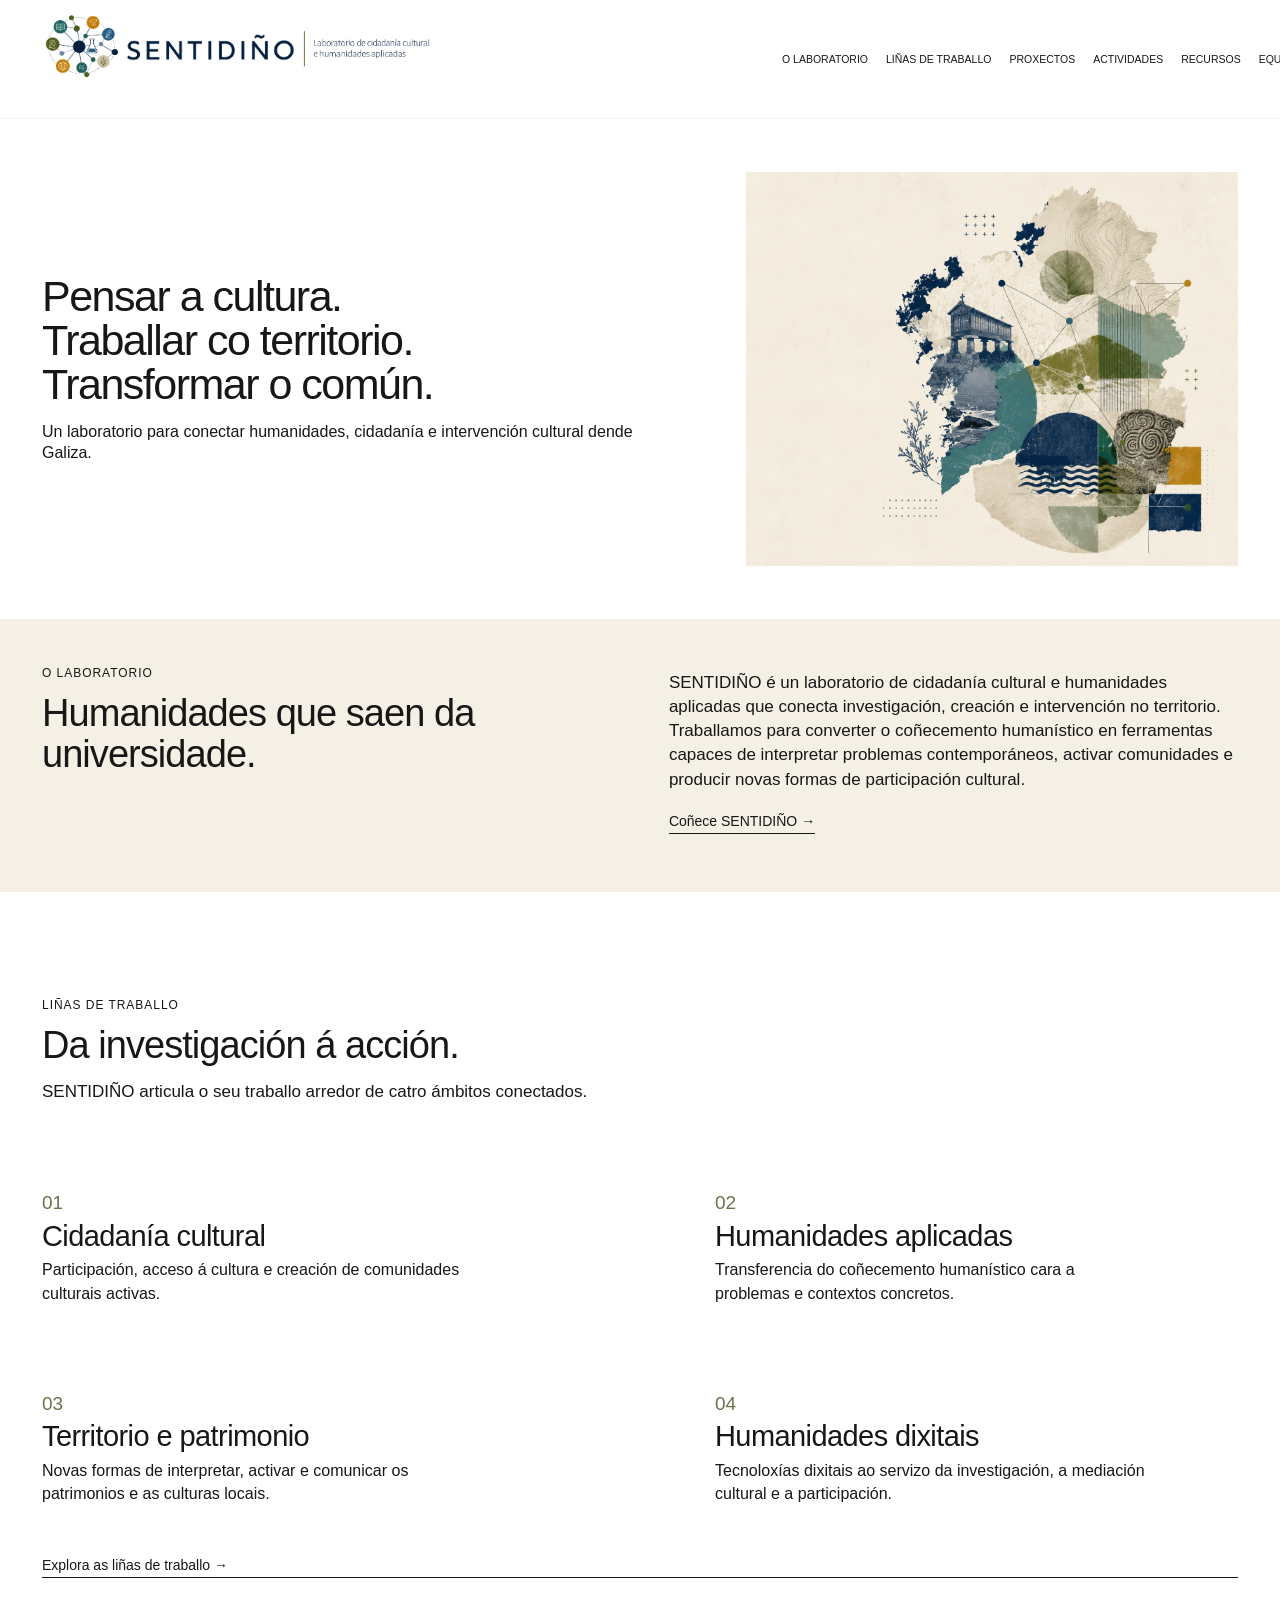
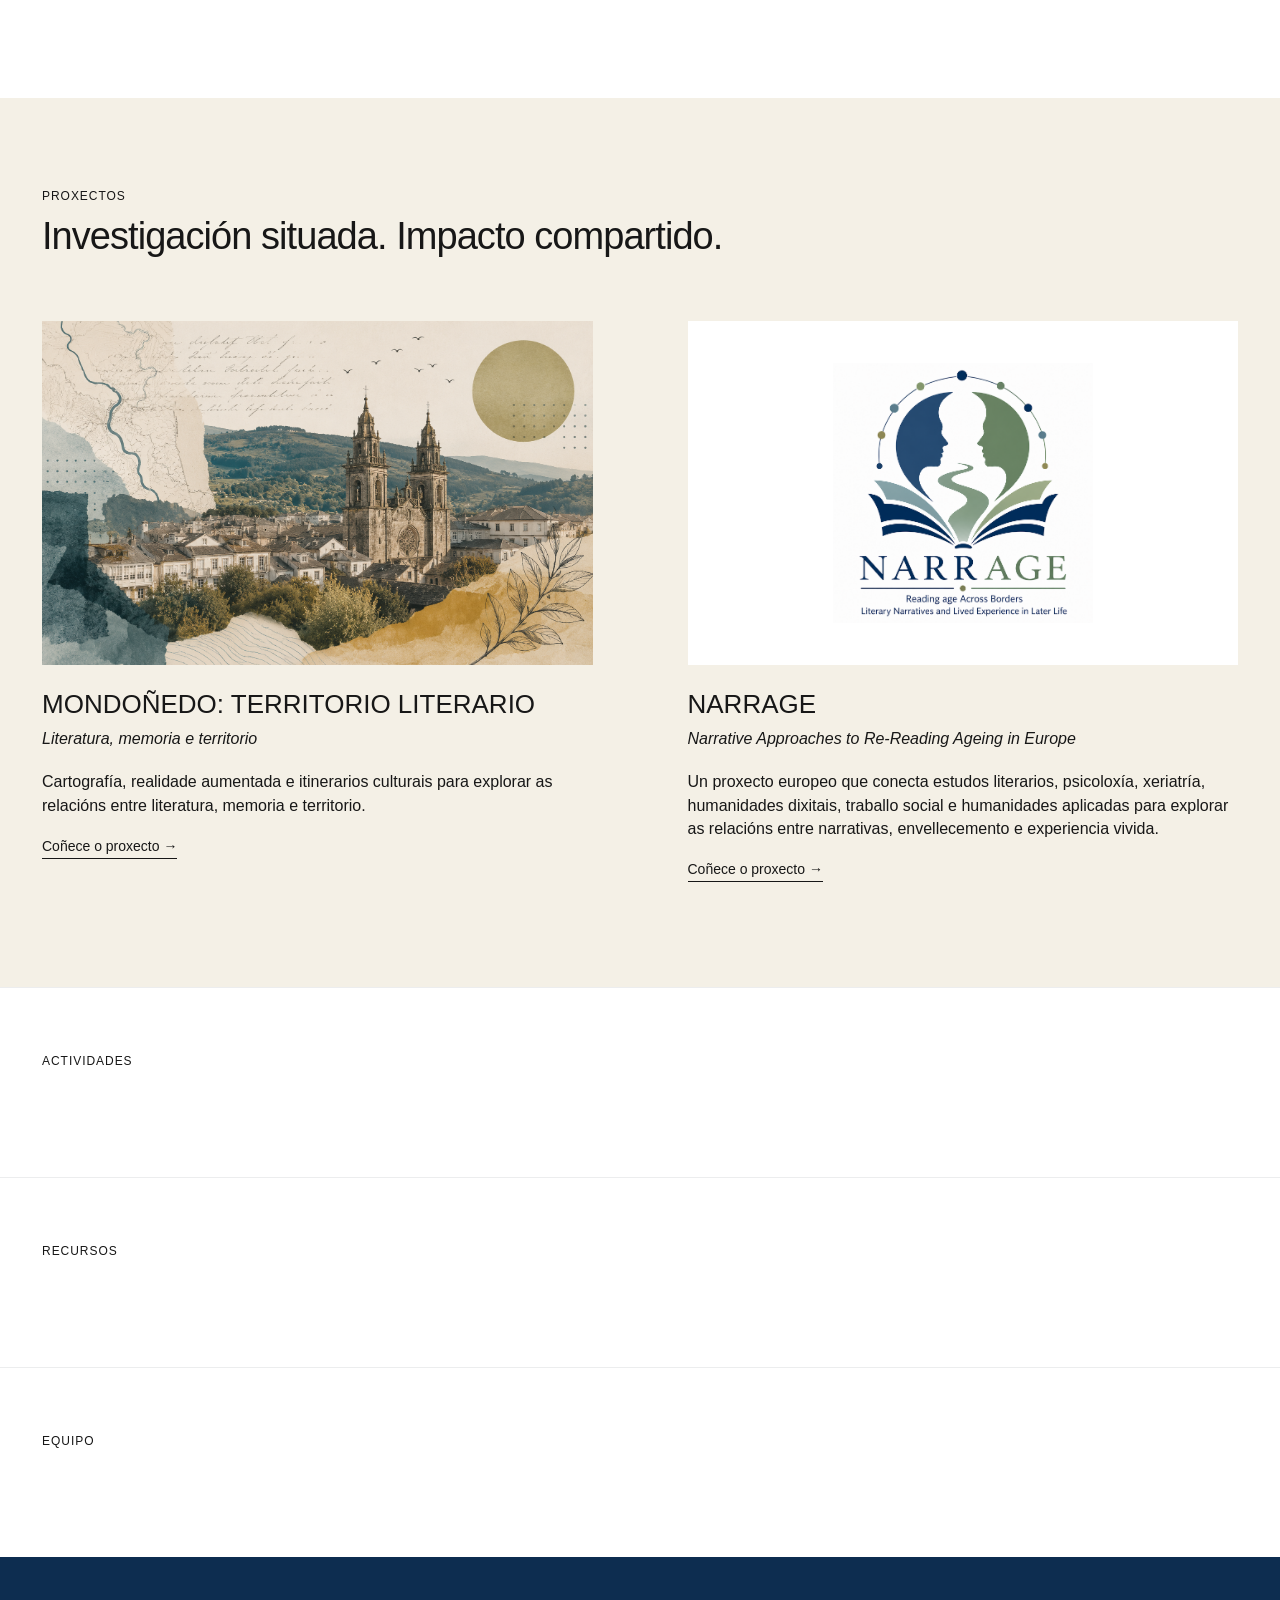
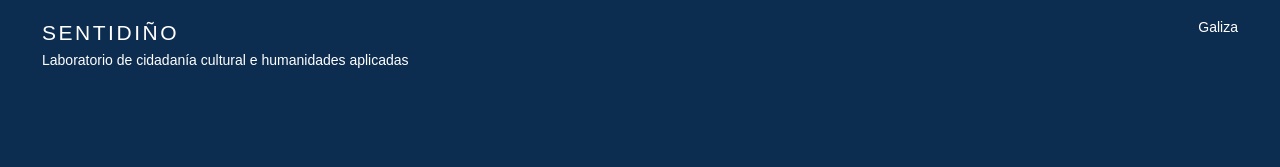
==== index.html @ 54b126f0 "Update index.html" ====
<!DOCTYPE html>
<html lang="gl">

<head>
  <meta charset="UTF-8">
  <meta name="viewport" content="width=device-width, initial-scale=1.0">

  <title>SENTIDIÑO | Laboratorio de cidadanía cultural e humanidades aplicadas</title>

  <meta
    name="description"
    content="SENTIDIÑO é un laboratorio de cidadanía cultural e humanidades aplicadas que conecta investigación, creación e intervención no territorio."
  >

  <link rel="stylesheet" href="styles.css">
</head>


<body>

  <!-- =====================================================
       CABECEIRA
       ===================================================== -->

  <header class="site-header">

    <div class="header-inner">

      <a
        class="brand"
        href="#inicio"
        aria-label="SENTIDIÑO — Inicio"
      >
        <img
          class="brand-logo"
          src="assets/images/Logo_SENTIDINO_horizontal_recortado.png"
          alt="SENTIDIÑO. Laboratorio de cidadanía cultural e humanidades aplicadas"
        >
      </a>


      <nav
        class="main-nav"
        aria-label="Navegación principal"
      >

        <a href="#laboratorio">O LABORATORIO</a>
        <a href="#linas">LIÑAS DE TRABALLO</a>
        <a href="#proxectos">PROXECTOS</a>
        <a href="#actividades">ACTIVIDADES</a>
        <a href="#recursos">RECURSOS</a>
        <a href="#equipo">EQUIPO</a>
        <a href="#contacto">CONTACTO</a>

        <a
          href="#"
          class="language"
          aria-label="Idioma: galego"
        >
          GL
        </a>

      </nav>

    </div>

  </header>


  <!-- =====================================================
       CONTIDO PRINCIPAL
       ===================================================== -->

  <main id="inicio">


    <!-- ===================================================
         HERO
         =================================================== -->

    <section class="hero">

      <div class="hero-text">

        <h1>
          <span class="hero-line">Pensar a cultura.</span>
          <span class="hero-line">Traballar co territorio.</span>
          <span class="hero-line">Transformar o común.</span>
        </h1>

        <p>
          Un laboratorio para conectar humanidades, cidadanía e intervención cultural
          dende Galiza.
        </p>

      </div>


      <div class="hero-visual">

        <img
          class="hero-image"
          src="assets/images/hero-galicia.png"
          alt="Collage visual sobre cultura, territorio e humanidades en Galiza"
        >

      </div>

    </section>


    <!-- ===================================================
         O LABORATORIO
         =================================================== -->

    <section
      id="laboratorio"
      class="section section-tinted"
    >

      <div class="section-heading">

        <p class="eyebrow">
          O LABORATORIO
        </p>

        <h2>
          Humanidades que saen da universidade.
        </h2>

      </div>


      <div class="section-content">

        <p>
          SENTIDIÑO é un laboratorio de cidadanía cultural e humanidades
          aplicadas que conecta investigación, creación e intervención
          no territorio. Traballamos para converter o coñecemento
          humanístico en ferramentas capaces de interpretar problemas
          contemporáneos, activar comunidades e producir novas formas
          de participación cultural.
        </p>

        <a
          class="text-link"
          href="#laboratorio"
        >
          Coñece SENTIDIÑO →
        </a>

      </div>

    </section>


    <!-- ===================================================
         LIÑAS DE TRABALLO
         =================================================== -->

    <section
      id="linas"
      class="section work-section"
    >

      <div class="section-intro">

        <p class="eyebrow">
          LIÑAS DE TRABALLO
        </p>

        <h2>
          Da investigación á acción.
        </h2>

        <p>
          SENTIDIÑO articula o seu traballo arredor de catro ámbitos conectados.
        </p>

      </div>


      <div class="work-grid">

        <article class="work-item">

          <span class="number">01</span>

          <h3>
            Cidadanía cultural
          </h3>

          <p>
            Participación, acceso á cultura e creación de comunidades culturais activas.
          </p>

        </article>


        <article class="work-item">

          <span class="number">02</span>

          <h3>
            Humanidades aplicadas
          </h3>

          <p>
            Transferencia do coñecemento humanístico cara a problemas e contextos concretos.
          </p>

        </article>


        <article class="work-item">

          <span class="number">03</span>

          <h3>
            Territorio e patrimonio
          </h3>

          <p>
            Novas formas de interpretar, activar e comunicar os patrimonios e as culturas locais.
          </p>

        </article>


        <article class="work-item">

          <span class="number">04</span>

          <h3>
            Humanidades dixitais
          </h3>

          <p>
            Tecnoloxías dixitais ao servizo da investigación,
            a mediación cultural e a participación.
          </p>

        </article>

      </div>


      <a
        class="text-link"
        href="#linas"
      >
        Explora as liñas de traballo →
      </a>

    </section>


    <!-- ===================================================
         PROXECTOS
         =================================================== -->

    <section
      id="proxectos"
      class="section section-tinted projects-section"
    >

      <div class="section-intro">

        <p class="eyebrow">
          PROXECTOS
        </p>

        <h2>
          Investigación situada. Impacto compartido.
        </h2>

      </div>


      <div class="projects-grid">

        <article class="project">

          <img
            class="project-image mondo"
            src="assets/images/mondonhedo.jpg"
            alt="Mondoñedo: territorio literario"
            loading="lazy"
          >

          <h3>
            MONDOÑEDO: TERRITORIO LITERARIO
          </h3>

          <p class="project-subtitle">
            Literatura, memoria e territorio
          </p>

          <p>
            Cartografía, realidade aumentada e itinerarios culturais
            para explorar as relacións entre literatura, memoria e territorio.
          </p>

          <a
            class="text-link"
            href="#proxectos"
          >
            Coñece o proxecto →
          </a>

        </article>


        <article class="project">

          <img
            class="project-image narrage"
            src="assets/images/Logo_NARRAGE.png"
            alt="NARRAGE — Narrative Approaches to Re-Reading Ageing in Europe"
            loading="lazy"
          >

          <h3>
            NARRAGE
          </h3>

          <p class="project-subtitle">
            Narrative Approaches to Re-Reading Ageing in Europe
          </p>

          <p>
            Un proxecto europeo que conecta estudos literarios,
            psicoloxía, xeriatría, humanidades dixitais, traballo social
            e humanidades aplicadas para explorar as relacións entre
            narrativas, envellecemento e experiencia vivida.
          </p>

          <a
            class="text-link"
            href="#proxectos"
          >
            Coñece o proxecto →
          </a>

        </article>

      </div>

    </section>


    <!-- ===================================================
         ACTIVIDADES
         =================================================== -->

    <section
      id="actividades"
      class="placeholder-section"
    >

      <p class="eyebrow">
        ACTIVIDADES
      </p>

    </section>


    <!-- ===================================================
         RECURSOS
         =================================================== -->

    <section
      id="recursos"
      class="placeholder-section"
    >

      <p class="eyebrow">
        RECURSOS
      </p>

    </section>


    <!-- ===================================================
         EQUIPO
         =================================================== -->

    <section
      id="equipo"
      class="placeholder-section"
    >

      <p class="eyebrow">
        EQUIPO
      </p>

    </section>

  </main>


  <!-- =====================================================
       PÉ
       ===================================================== -->

  <footer
    id="contacto"
    class="site-footer"
  >

    <div>

      <strong>
        SENTIDIÑO
      </strong>

      <br>

      Laboratorio de cidadanía cultural e humanidades aplicadas

    </div>


    <div>
      Galiza
    </div>

  </footer>


</body>

</html>
---- styles.css ----
/* =========================================================
   SENTIDIÑO
   Laboratorio de cidadanía cultural e humanidades aplicadas
   ========================================================= */

:root {
  --text: #171717;
  --muted: #68706a;

  --cream: #f4f0e6;
  --cream-soft: #faf8f2;

  --olive: #69744c;
  --teal: #477b78;
  --ochre: #c48b1e;
  --navy: #0d2d50;

  --max-width: 1360px;
  --side-padding: 42px;
}


/* =========================================================
   RESET
   ========================================================= */

*,
*::before,
*::after {
  box-sizing: border-box;
}

html {
  scroll-behavior: smooth;
}

body {
  margin: 0;

  color: var(--text);
  background: #ffffff;

  font-family:
    "Avenir Next",
    Avenir,
    "Segoe UI",
    Helvetica,
    Arial,
    sans-serif;

  font-size: 16px;
  line-height: 1.45;

  -webkit-font-smoothing: antialiased;
  text-rendering: optimizeLegibility;
}

img {
  display: block;
  max-width: 100%;
}

a {
  color: inherit;
  text-decoration: none;
}

p {
  margin-top: 0;
}


/* =========================================================
   HEADER
   ========================================================= */

.site-header {
  position: sticky;
  top: 0;
  z-index: 100;

  width: 100%;

  background: rgba(255, 255, 255, 0.98);

  border-bottom:
    1px solid
    rgba(17, 27, 43, 0.045);

  backdrop-filter: blur(10px);
}

.header-inner {
  width: min(100%, var(--max-width));

  height: 118px;

  margin: 0 auto;

  padding:
    8px
    var(--side-padding);

  display: flex;

  align-items: center;

  justify-content: space-between;

  gap: 20px;
}


/* =========================================================
   LOGO
   ========================================================= */

.brand {
  flex: 0 0 610px;

  display: flex;

  align-items: center;

  overflow: visible;
}

.brand-logo {
  display: block;

  width: 720px;

  max-width: none;

  height: auto;

  max-height: 105px;

  object-fit: contain;

  object-position: left center;
}


/* =========================================================
   NAVEGACIÓN
   ========================================================= */

.main-nav {
  flex: 1 1 auto;

  display: flex;

  align-items: center;

  justify-content: flex-end;

  gap: 18px;

  font-size: 10.5px;

  font-weight: 500;

  line-height: 1;

  white-space: nowrap;
}

.main-nav a {
  position: relative;

  transition:
    color 0.2s ease,
    opacity 0.2s ease;
}

.main-nav a:not(.language)::after {
  content: "";

  position: absolute;

  left: 0;

  bottom: -7px;

  width: 100%;

  height: 1px;

  background: var(--olive);

  transform: scaleX(0);

  transform-origin: left;

  transition: transform 0.22s ease;
}

.main-nav a:hover {
  color: var(--olive);
}

.main-nav a:hover::after {
  transform: scaleX(1);
}

.main-nav .language {
  margin-left: 1px;

  color: var(--muted);
}


/* =========================================================
   HERO
   ========================================================= */

.hero {
  width: min(100%, var(--max-width));

  min-height: 500px;

  margin: 0 auto;

  padding:
    48px
    var(--side-padding)
    48px;

  display: grid;

  grid-template-columns:
    minmax(0, 1.12fr)
    minmax(0, 0.88fr);

  align-items: center;

  gap: 78px;
}


/* =========================================================
   HERO — TEXTO
   ========================================================= */

.hero-text {
  width: 100%;

  max-width: 640px;
}

.hero h1 {
  margin: 0;

  font-size: 43px;

  font-weight: 400;

  line-height: 1.025;

  letter-spacing: -0.035em;
}

.hero-line {
  display: block;

  white-space: nowrap;
}

.hero-text > p {
  max-width: 625px;

  margin:
    14px
    0
    0;

  font-size: 16px;

  line-height: 1.35;
}


/* =========================================================
   HERO — IMAXE
   ========================================================= */

.hero-visual {
  width: 100%;

  display: flex;

  align-items: center;

  justify-content: flex-end;
}

.hero-image {
  display: block;

  width: 100%;

  max-width: 520px;

  height: auto;

  object-fit: contain;
}


/* =========================================================
   SECCIÓNS XERAIS
   ========================================================= */

.section {
  width: 100%;

  padding:
    74px
    var(--side-padding);
}

.section > * {
  width: min(
    100%,
    calc(var(--max-width) - (2 * var(--side-padding)))
  );

  margin-left: auto;

  margin-right: auto;
}

.section-tinted {
  background: var(--cream);
}


/* =========================================================
   EYEBROW
   ========================================================= */

.eyebrow {
  margin:
    0
    0
    11px;

  font-size: 12px;

  font-weight: 500;

  letter-spacing: 0.08em;

  text-transform: uppercase;
}


/* =========================================================
   TÍTULOS DE SECCIÓN
   ========================================================= */

.section h2 {
  margin: 0;

  font-size: 38px;

  font-weight: 400;

  line-height: 1.08;

  letter-spacing: -0.025em;
}


/* =========================================================
   ENLACES
   ========================================================= */

.text-link {
  display: inline-block;

  margin-top: 19px;

  padding-bottom: 2px;

  font-size: 14px;

  border-bottom:
    1px solid
    currentColor;

  transition:
    color 0.2s ease,
    transform 0.2s ease;
}

.text-link:hover {
  color: var(--olive);

  transform: translateX(3px);
}


/* =========================================================
   O LABORATORIO
   ========================================================= */

#laboratorio {
  display: grid;

  grid-template-columns:
    minmax(0, 0.95fr)
    minmax(0, 1.05fr);

  gap: 112px;

  padding-top: 46px;

  padding-bottom: 58px;
}

#laboratorio > * {
  width: auto;

  margin: 0;
}

.section-heading {
  align-self: start;
}

.section-content {
  max-width: 610px;

  align-self: end;

  padding-top: 6px;
}

.section-content p {
  margin-bottom: 0;

  font-size: 17px;

  line-height: 1.42;
}


/* =========================================================
   LIÑAS DE TRABALLO
   ========================================================= */

.work-section {
  padding-top: 105px;

  padding-bottom: 120px;
}

.section-intro {
  margin-bottom: 84px;
}

.section-intro > p:last-child {
  max-width: 700px;

  margin:
    14px
    0
    0;

  font-size: 17px;
}


/* =========================================================
   LIÑAS — GRID
   ========================================================= */

.work-grid {
  display: grid;

  grid-template-columns:
    repeat(2, minmax(0, 1fr));

  column-gap: 150px;

  row-gap: 85px;

  margin-bottom: 30px;
}

.work-item {
  max-width: 490px;
}

.number {
  display: block;

  margin-bottom: 4px;

  color: var(--olive);

  font-size: 19px;

  font-weight: 400;
}

.work-item h3 {
  margin:
    0
    0
    6px;

  font-size: 29px;

  font-weight: 400;

  line-height: 1.1;

  letter-spacing: -0.02em;
}

.work-item p {
  max-width: 430px;

  margin: 0;

  font-size: 16px;

  line-height: 1.45;
}


/* =========================================================
   PROXECTOS
   ========================================================= */

.projects-section {
  padding-top: 90px;

  padding-bottom: 105px;
}

.projects-section .section-intro {
  margin-bottom: 64px;
}

.projects-grid {
  display: grid;

  grid-template-columns:
    repeat(2, minmax(0, 1fr));

  gap: 95px;
}

.project {
  min-width: 0;
}


/* =========================================================
   PROXECTOS — IMAXES
   ========================================================= */

.project-image {
  display: block;

  width: 100%;

  aspect-ratio: 16 / 10;

  margin-bottom: 25px;

  object-fit: cover;
}

.project-image.mondo {
  object-fit: cover;
}

.project-image.narrage {
  object-fit: contain;

  padding: 42px;

  background: #ffffff;
}


/* =========================================================
   PROXECTOS — TEXTO
   ========================================================= */

.project h3 {
  margin:
    0
    0
    7px;

  font-size: 26px;

  font-weight: 400;

  line-height: 1.15;
}

.project-subtitle {
  margin-bottom: 20px;

  font-size: 16px;

  font-style: italic;
}

.project > p:not(.project-subtitle) {
  max-width: 570px;

  margin-bottom: 0;

  font-size: 16px;

  line-height: 1.45;
}


/* =========================================================
   ACTIVIDADES / RECURSOS / EQUIPO
   ========================================================= */

.placeholder-section {
  min-height: 190px;

  padding:
    65px
    max(
      var(--side-padding),
      calc((100vw - var(--max-width)) / 2 + var(--side-padding))
    );

  border-top:
    1px solid
    rgba(17, 27, 43, 0.08);
}


/* =========================================================
   FOOTER
   ========================================================= */

.site-footer {
  min-height: 210px;

  padding:
    60px
    max(
      var(--side-padding),
      calc((100vw - var(--max-width)) / 2 + var(--side-padding))
    );

  display: flex;

  justify-content: space-between;

  gap: 40px;

  background: var(--navy);

  color: #ffffff;

  font-size: 14px;

  line-height: 1.55;
}

.site-footer > * {
  max-width: 600px;
}

.site-footer strong {
  font-size: 21px;

  font-weight: 500;

  letter-spacing: 0.12em;
}


/* =========================================================
   RESPONSIVE — 1180 PX
   ========================================================= */

@media (max-width: 1180px) {

  :root {
    --side-padding: 36px;
  }

  .header-inner {
    height: auto;

    min-height: 102px;

    flex-direction: column;

    align-items: flex-start;

    gap: 8px;

    padding-top: 10px;

    padding-bottom: 15px;
  }

  .brand {
    flex-basis: auto;
  }

  .brand-logo {
    width: 690px;

    max-width: 94vw;

    max-height: 100px;
  }

  .main-nav {
    width: 100%;

    justify-content: flex-start;

    flex-wrap: wrap;

    row-gap: 13px;
  }

  .hero {
    gap: 55px;
  }

  .hero h1 {
    font-size: 40px;
  }

}


/* =========================================================
   RESPONSIVE — 900 PX
   ========================================================= */

@media (max-width: 900px) {

  .hero {
    min-height: auto;

    grid-template-columns: 1fr;

    gap: 42px;

    padding-top: 58px;

    padding-bottom: 68px;
  }

  .hero-text {
    max-width: 650px;
  }

  .hero-line {
    white-space: normal;
  }

  .hero-visual {
    justify-content: flex-start;
  }

  .hero-image {
    width: min(100%, 620px);

    max-width: 620px;
  }

  #laboratorio {
    grid-template-columns: 1fr;

    gap: 38px;
  }

  .work-grid,
  .projects-grid {
    grid-template-columns: 1fr;
  }

  .work-grid {
    row-gap: 60px;
  }

  .project {
    max-width: 720px;
  }

}


/* =========================================================
   RESPONSIVE — MÓBIL
   ========================================================= */

@media (max-width: 620px) {

  :root {
    --side-padding: 24px;
  }

  .header-inner {
    min-height: 88px;

    padding-top: 8px;

    padding-bottom: 8px;
  }

  .brand-logo {
    width: 620px;

    max-width: 100vw;

    max-height: 84px;
  }

  .main-nav {
    display: none;
  }

  .hero {
    padding-top: 50px;

    padding-bottom: 58px;

    gap: 36px;
  }

  .hero h1 {
    font-size: clamp(34px, 9.5vw, 42px);
  }

  .hero-line {
    white-space: normal;
  }

  .hero-text > p {
    margin-top: 18px;

    font-size: 16px;
  }

  .section {
    padding-top: 65px;

    padding-bottom: 65px;
  }

  #laboratorio {
    padding-top: 58px;

    padding-bottom: 62px;
  }

  .section h2 {
    font-size: 34px;
  }

  .section-intro {
    margin-bottom: 58px;
  }

  .project-image.narrage {
    padding: 25px;
  }

  .site-footer {
    flex-direction: column;

    padding:
      50px
      var(--side-padding);
  }

}
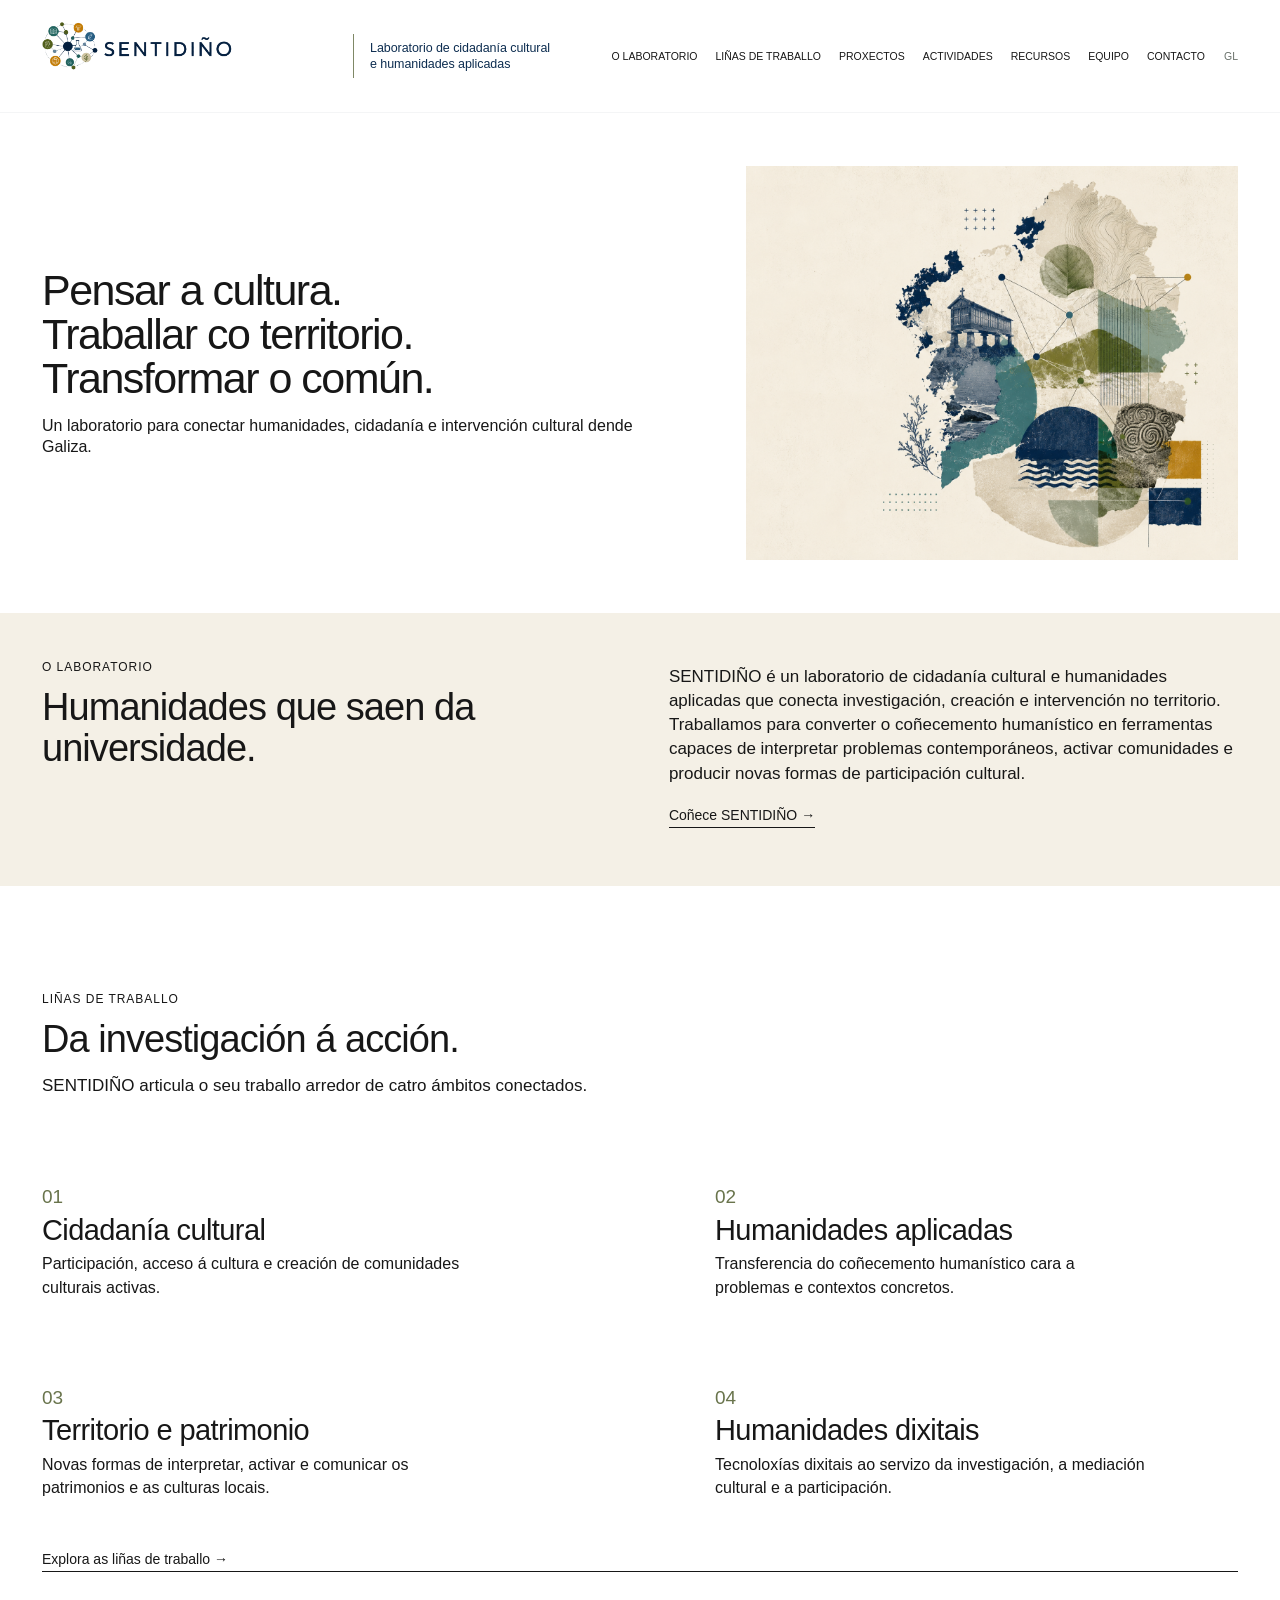
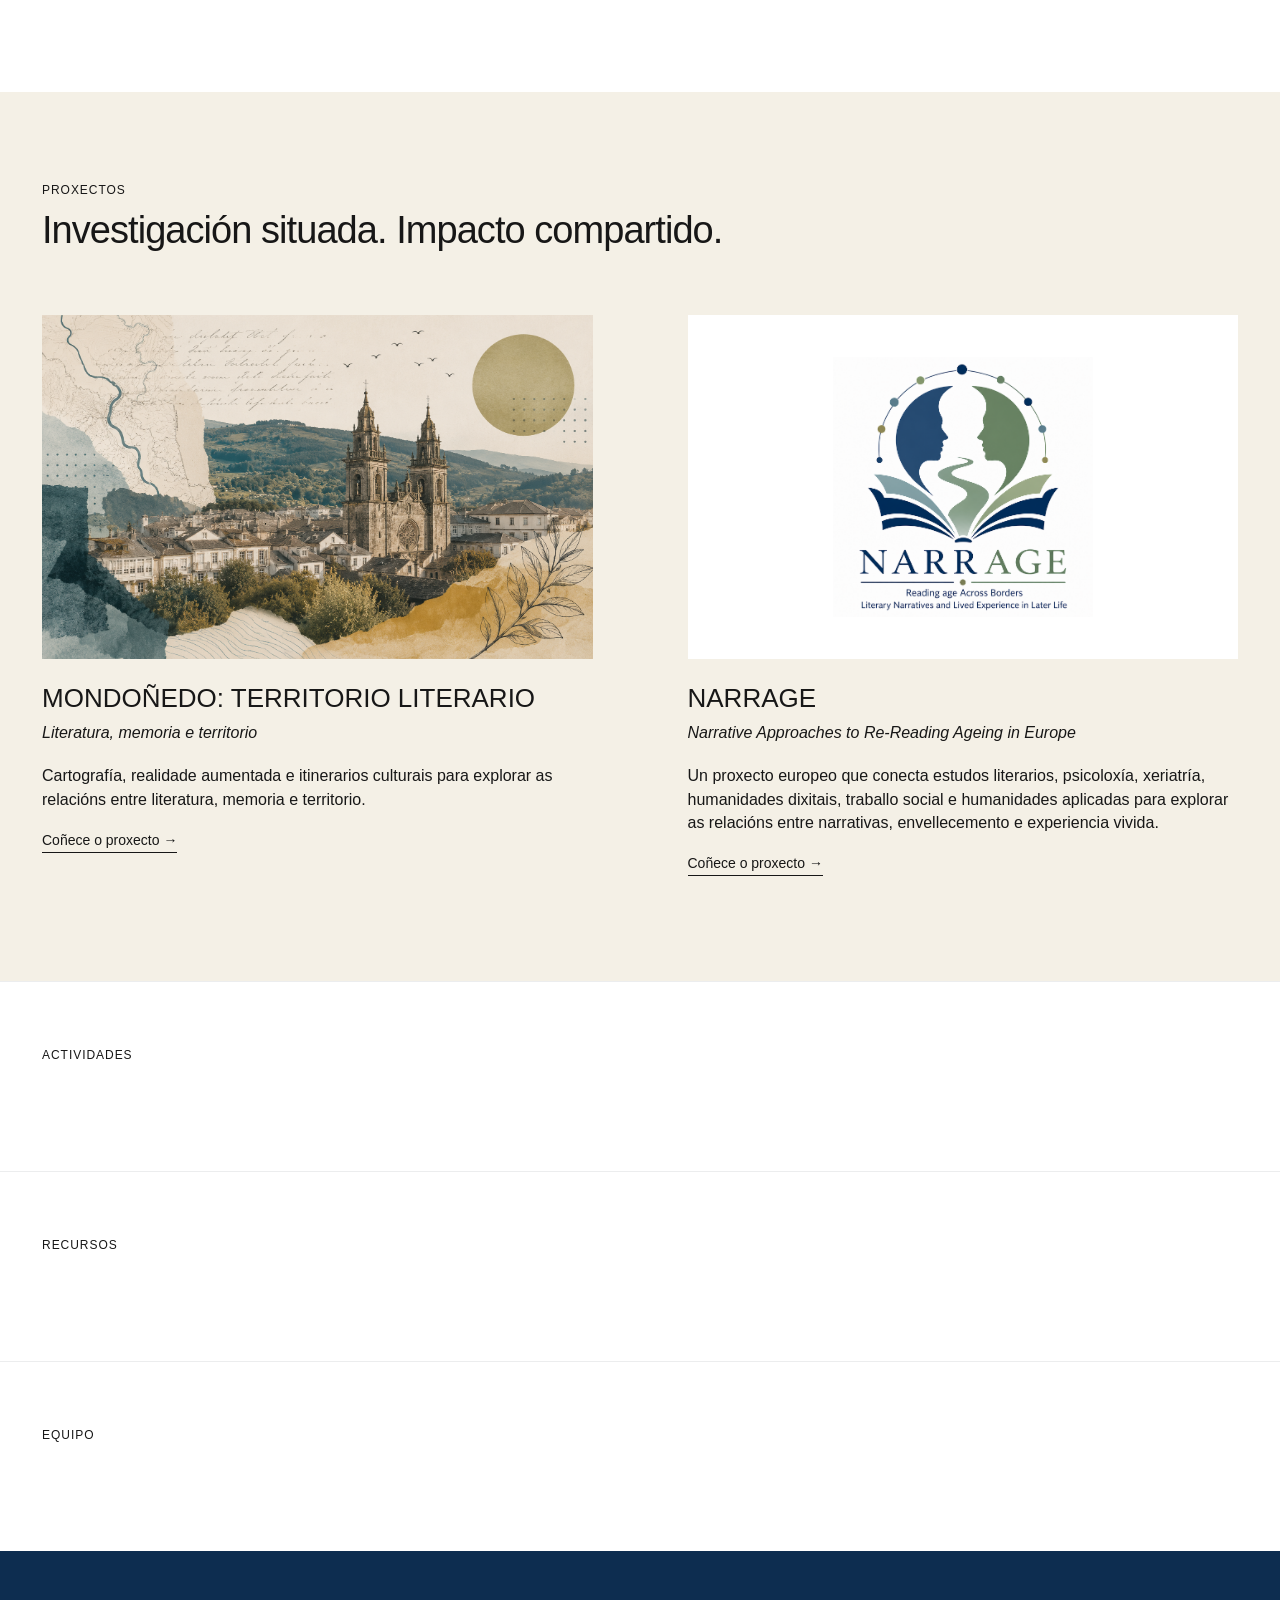
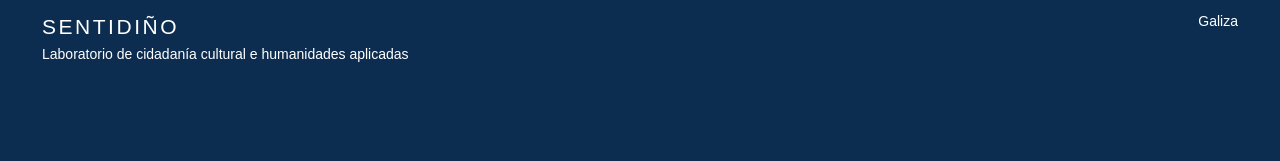
==== commit 31683d85: "Update index.html" ====
--- a/index.html
+++ b/index.html
@@ -31,11 +31,20 @@
         href="#inicio"
         aria-label="SENTIDIÑO — Inicio"
       >
+
         <img
           class="brand-logo"
-          src="assets/images/Logo_SENTIDINO_horizontal_recortado.png"
-          alt="SENTIDIÑO. Laboratorio de cidadanía cultural e humanidades aplicadas"
+          src="assets/images/Logo_SENTIDINO_marca.png"
+          alt="SENTIDIÑO"
         >
+
+        <span class="brand-divider" aria-hidden="true"></span>
+
+        <span class="brand-subtitle">
+          Laboratorio de cidadanía cultural<br>
+          e humanidades aplicadas
+        </span>
+
       </a>
 
 
@@ -115,7 +124,7 @@
 
     <section
       id="laboratorio"
-      class="section section-tinted"
+      class="section section-tinted laboratory-section"
     >
 
       <div class="section-heading">
@@ -357,11 +366,7 @@
       id="actividades"
       class="placeholder-section"
     >
-
-      <p class="eyebrow">
-        ACTIVIDADES
-      </p>
-
+      <p class="eyebrow">ACTIVIDADES</p>
     </section>
 
 
@@ -373,11 +378,7 @@
       id="recursos"
       class="placeholder-section"
     >
-
-      <p class="eyebrow">
-        RECURSOS
-      </p>
-
+      <p class="eyebrow">RECURSOS</p>
     </section>
 
 
@@ -389,11 +390,7 @@
       id="equipo"
       class="placeholder-section"
     >
-
-      <p class="eyebrow">
-        EQUIPO
-      </p>
-
+      <p class="eyebrow">EQUIPO</p>
     </section>
 
   </main>
@@ -409,17 +406,10 @@
   >
 
     <div>
-
-      <strong>
-        SENTIDIÑO
-      </strong>
-
+      <strong>SENTIDIÑO</strong>
       <br>
-
       Laboratorio de cidadanía cultural e humanidades aplicadas
-
     </div>
-
 
     <div>
       Galiza
@@ -427,7 +417,6 @@
 
   </footer>
 
-
 </body>
 
 </html>
--- a/styles.css
+++ b/styles.css
@@ -8,7 +8,6 @@
   --muted: #68706a;
 
   --cream: #f4f0e6;
-  --cream-soft: #faf8f2;
 
   --olive: #69744c;
   --teal: #477b78;
@@ -93,12 +92,12 @@
 .header-inner {
   width: min(100%, var(--max-width));
 
-  height: 118px;
+  height: 112px;
 
   margin: 0 auto;
 
   padding:
-    8px
+    10px
     var(--side-padding);
 
   display: flex;
@@ -107,38 +106,66 @@
 
   justify-content: space-between;
 
-  gap: 20px;
-}
-
-
-/* =========================================================
-   LOGO
+  gap: 26px;
+}
+
+
+/* =========================================================
+   MARCA
    ========================================================= */
 
 .brand {
-  flex: 0 0 610px;
+  flex: 0 0 auto;
 
   display: flex;
 
   align-items: center;
 
-  overflow: visible;
+  gap: 16px;
 }
 
 .brand-logo {
   display: block;
 
-  width: 720px;
-
-  max-width: none;
+  width: 295px;
 
   height: auto;
 
-  max-height: 105px;
+  max-height: 76px;
 
   object-fit: contain;
 
   object-position: left center;
+}
+
+.brand-divider {
+  display: block;
+
+  width: 1px;
+
+  height: 44px;
+
+  flex: 0 0 1px;
+
+  background: var(--olive);
+
+  opacity: 0.85;
+}
+
+.brand-subtitle {
+  display: block;
+
+  min-width: 185px;
+
+  color: var(--navy);
+
+  font-size: 12.5px;
+
+  font-weight: 400;
+
+  line-height: 1.28;
+
+  letter-spacing: -0.005em;
 }
 
 
@@ -224,8 +251,7 @@
 
   padding:
     48px
-    var(--side-padding)
-    48px;
+    var(--side-padding);
 
   display: grid;
 
@@ -700,29 +726,25 @@
   .header-inner {
     height: auto;
 
-    min-height: 102px;
+    min-height: 108px;
 
     flex-direction: column;
 
     align-items: flex-start;
 
-    gap: 8px;
-
-    padding-top: 10px;
-
-    padding-bottom: 15px;
-  }
-
-  .brand {
-    flex-basis: auto;
+    gap: 12px;
+
+    padding-top: 12px;
+
+    padding-bottom: 16px;
   }
 
   .brand-logo {
-    width: 690px;
-
-    max-width: 94vw;
-
-    max-height: 100px;
+    width: 285px;
+  }
+
+  .brand-subtitle {
+    font-size: 12px;
   }
 
   .main-nav {
@@ -815,19 +837,31 @@
   }
 
   .header-inner {
-    min-height: 88px;
-
-    padding-top: 8px;
-
-    padding-bottom: 8px;
+    min-height: 86px;
+
+    padding-top: 10px;
+
+    padding-bottom: 10px;
+  }
+
+  .brand {
+    gap: 10px;
   }
 
   .brand-logo {
-    width: 620px;
-
-    max-width: 100vw;
-
-    max-height: 84px;
+    width: 205px;
+  }
+
+  .brand-divider {
+    height: 34px;
+  }
+
+  .brand-subtitle {
+    min-width: 0;
+
+    font-size: 9px;
+
+    line-height: 1.2;
   }
 
   .main-nav {
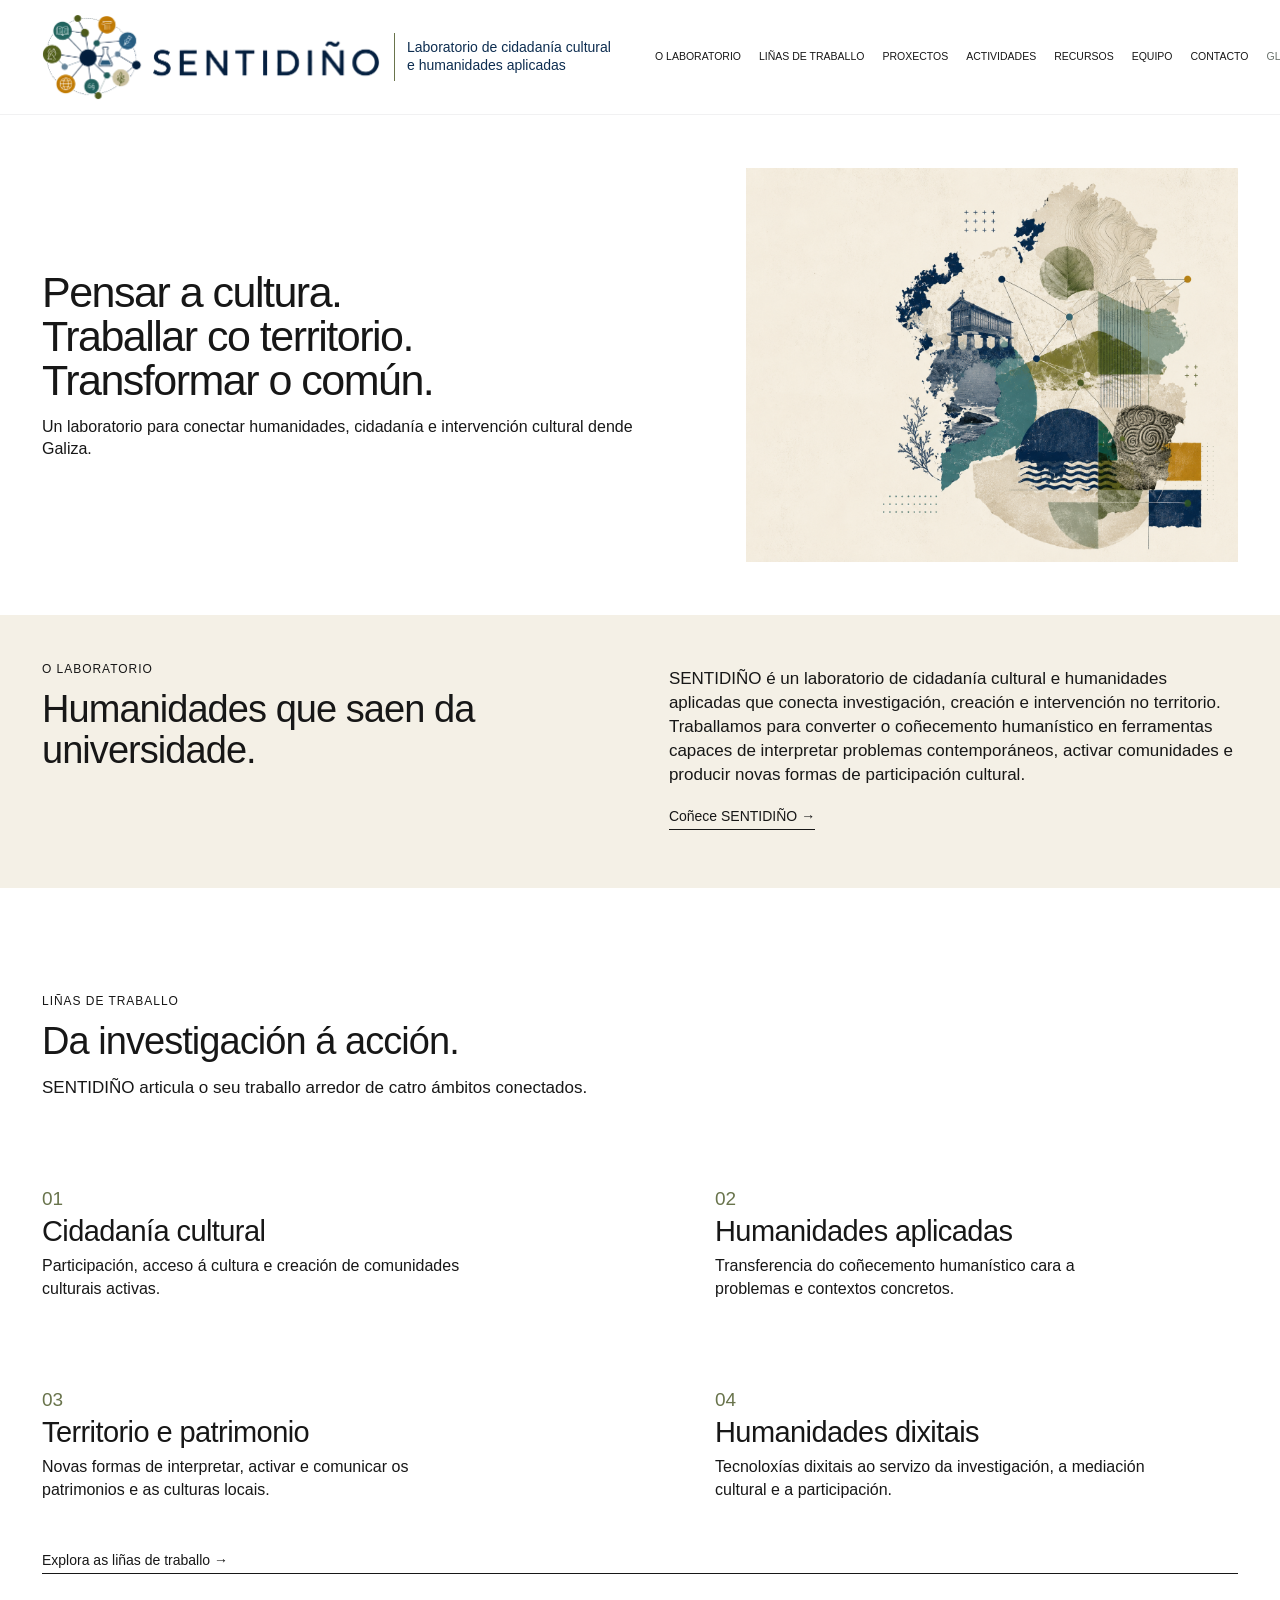
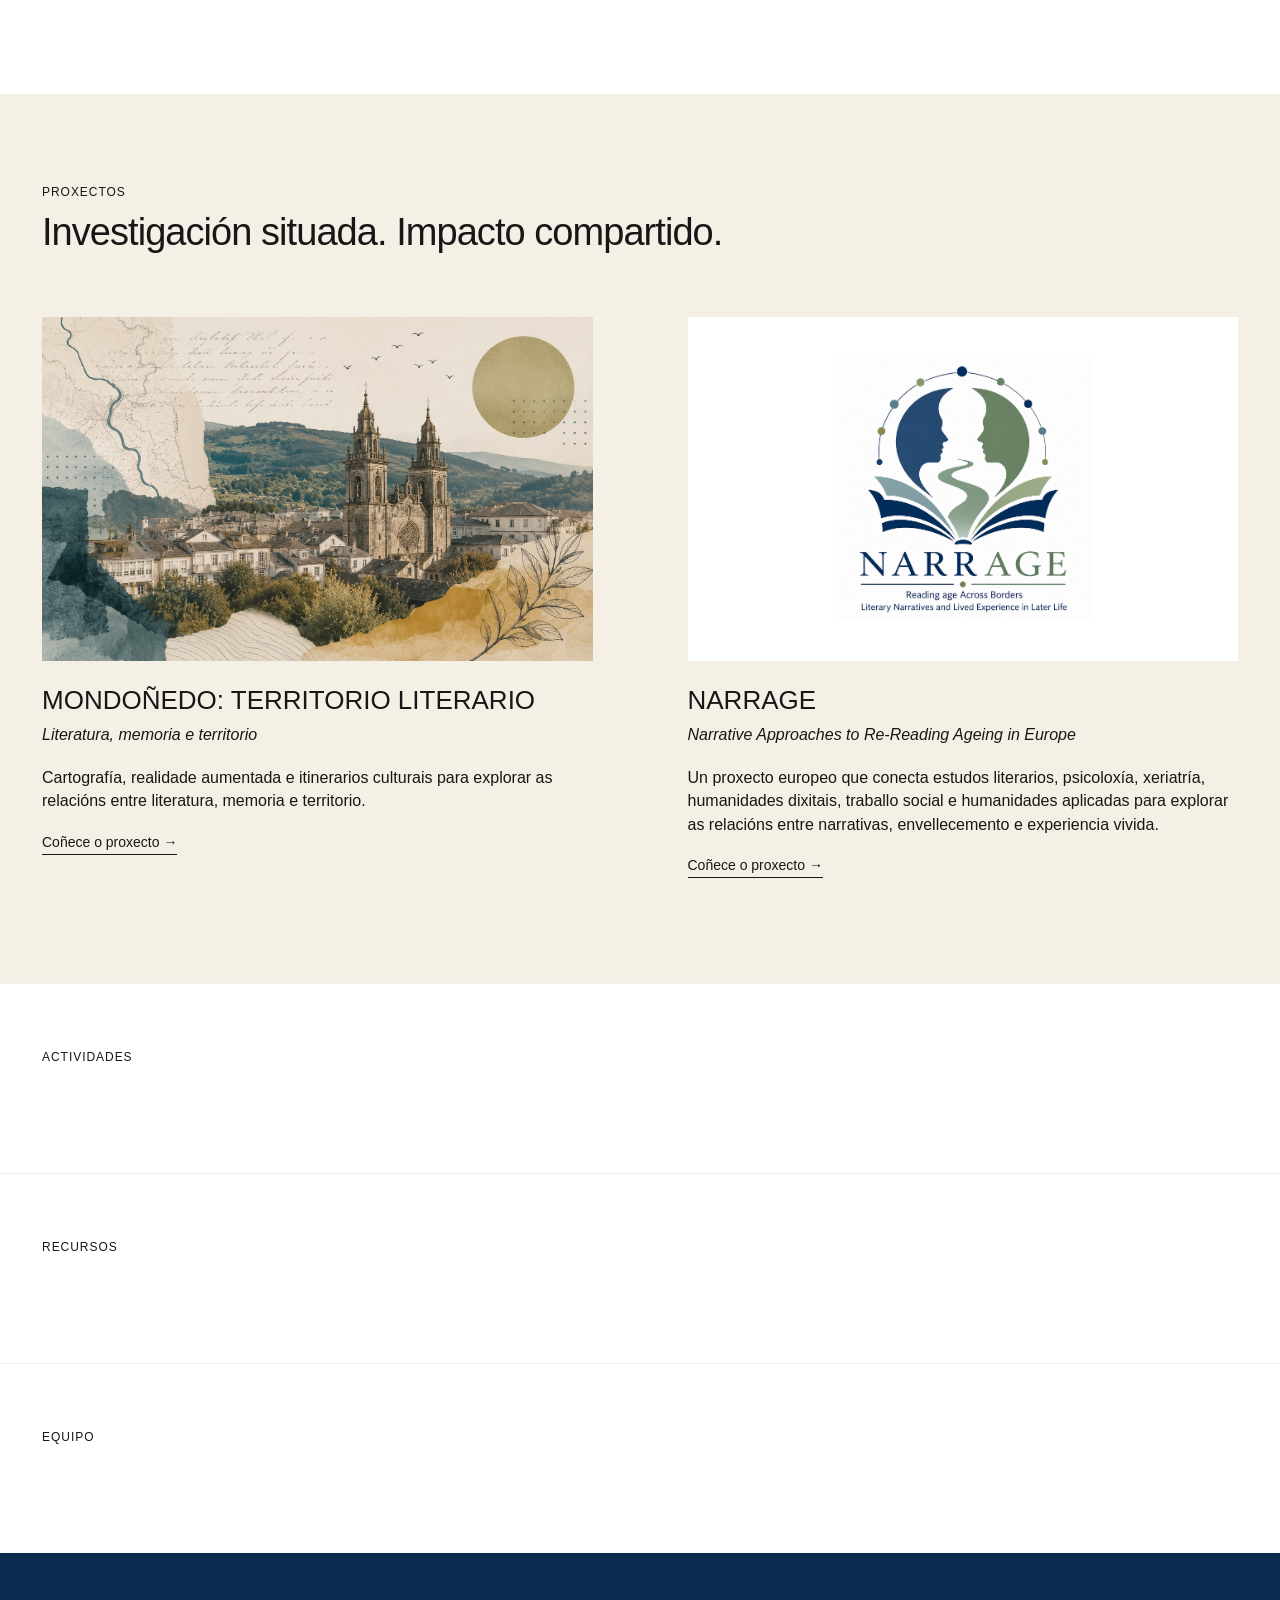
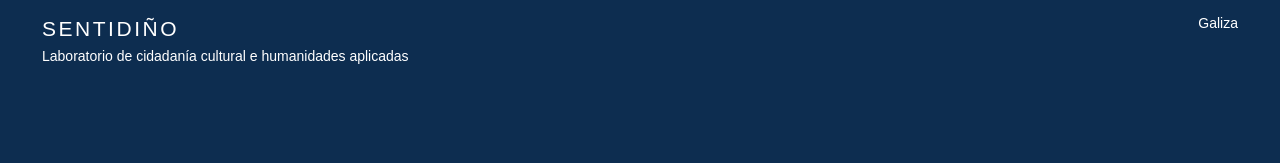
==== commit 0284f31f: "Use final cropped SENTIDIÑO logo" ====
--- a/index.html
+++ b/index.html
@@ -34,11 +34,14 @@
 
         <img
           class="brand-logo"
-          src="assets/images/Logo_SENTIDINO_marca.png"
+          src="assets/images/Logo_SENTIDINO_marca_final.png"
           alt="SENTIDIÑO"
         >
 
-        <span class="brand-divider" aria-hidden="true"></span>
+        <span
+          class="brand-divider"
+          aria-hidden="true"
+        ></span>
 
         <span class="brand-subtitle">
           Laboratorio de cidadanía cultural<br>
@@ -53,13 +56,33 @@
         aria-label="Navegación principal"
       >
 
-        <a href="#laboratorio">O LABORATORIO</a>
-        <a href="#linas">LIÑAS DE TRABALLO</a>
-        <a href="#proxectos">PROXECTOS</a>
-        <a href="#actividades">ACTIVIDADES</a>
-        <a href="#recursos">RECURSOS</a>
-        <a href="#equipo">EQUIPO</a>
-        <a href="#contacto">CONTACTO</a>
+        <a href="#laboratorio">
+          O LABORATORIO
+        </a>
+
+        <a href="#linas">
+          LIÑAS DE TRABALLO
+        </a>
+
+        <a href="#proxectos">
+          PROXECTOS
+        </a>
+
+        <a href="#actividades">
+          ACTIVIDADES
+        </a>
+
+        <a href="#recursos">
+          RECURSOS
+        </a>
+
+        <a href="#equipo">
+          EQUIPO
+        </a>
+
+        <a href="#contacto">
+          CONTACTO
+        </a>
 
         <a
           href="#"
@@ -92,9 +115,17 @@
       <div class="hero-text">
 
         <h1>
-          <span class="hero-line">Pensar a cultura.</span>
-          <span class="hero-line">Traballar co territorio.</span>
-          <span class="hero-line">Transformar o común.</span>
+          <span class="hero-line">
+            Pensar a cultura.
+          </span>
+
+          <span class="hero-line">
+            Traballar co territorio.
+          </span>
+
+          <span class="hero-line">
+            Transformar o común.
+          </span>
         </h1>
 
         <p>
@@ -191,9 +222,14 @@
 
       <div class="work-grid">
 
+
+        <!-- 01 -->
+
         <article class="work-item">
 
-          <span class="number">01</span>
+          <span class="number">
+            01
+          </span>
 
           <h3>
             Cidadanía cultural
@@ -206,9 +242,13 @@
         </article>
 
 
+        <!-- 02 -->
+
         <article class="work-item">
 
-          <span class="number">02</span>
+          <span class="number">
+            02
+          </span>
 
           <h3>
             Humanidades aplicadas
@@ -221,9 +261,13 @@
         </article>
 
 
+        <!-- 03 -->
+
         <article class="work-item">
 
-          <span class="number">03</span>
+          <span class="number">
+            03
+          </span>
 
           <h3>
             Territorio e patrimonio
@@ -236,9 +280,13 @@
         </article>
 
 
+        <!-- 04 -->
+
         <article class="work-item">
 
-          <span class="number">04</span>
+          <span class="number">
+            04
+          </span>
 
           <h3>
             Humanidades dixitais
@@ -288,6 +336,9 @@
 
       <div class="projects-grid">
 
+
+        <!-- MONDOÑEDO -->
+
         <article class="project">
 
           <img
@@ -320,6 +371,8 @@
         </article>
 
 
+        <!-- NARRAGE -->
+
         <article class="project">
 
           <img
@@ -366,7 +419,11 @@
       id="actividades"
       class="placeholder-section"
     >
-      <p class="eyebrow">ACTIVIDADES</p>
+
+      <p class="eyebrow">
+        ACTIVIDADES
+      </p>
+
     </section>
 
 
@@ -378,7 +435,11 @@
       id="recursos"
       class="placeholder-section"
     >
-      <p class="eyebrow">RECURSOS</p>
+
+      <p class="eyebrow">
+        RECURSOS
+      </p>
+
     </section>
 
 
@@ -390,7 +451,11 @@
       id="equipo"
       class="placeholder-section"
     >
-      <p class="eyebrow">EQUIPO</p>
+
+      <p class="eyebrow">
+        EQUIPO
+      </p>
+
     </section>
 
   </main>
@@ -406,10 +471,17 @@
   >
 
     <div>
-      <strong>SENTIDIÑO</strong>
+
+      <strong>
+        SENTIDIÑO
+      </strong>
+
       <br>
+
       Laboratorio de cidadanía cultural e humanidades aplicadas
+
     </div>
+
 
     <div>
       Galiza
@@ -417,6 +489,7 @@
 
   </footer>
 
+
 </body>
 
 </html>
--- a/styles.css
+++ b/styles.css
@@ -35,7 +35,6 @@
 
 body {
   margin: 0;
-
   color: var(--text);
   background: #ffffff;
 
@@ -76,7 +75,7 @@
 .site-header {
   position: sticky;
   top: 0;
-  z-index: 100;
+  z-index: 1000;
 
   width: 100%;
 
@@ -84,29 +83,26 @@
 
   border-bottom:
     1px solid
-    rgba(17, 27, 43, 0.045);
+    rgba(17, 27, 43, 0.06);
 
   backdrop-filter: blur(10px);
 }
 
 .header-inner {
   width: min(100%, var(--max-width));
-
-  height: 112px;
+  min-height: 112px;
 
   margin: 0 auto;
 
   padding:
-    10px
+    12px
     var(--side-padding);
 
   display: flex;
-
   align-items: center;
-
   justify-content: space-between;
 
-  gap: 26px;
+  gap: 28px;
 }
 
 
@@ -118,54 +114,36 @@
   flex: 0 0 auto;
 
   display: flex;
-
   align-items: center;
 
-  gap: 16px;
+  gap: 12px;
 }
 
 .brand-logo {
-  display: block;
-
-  width: 295px;
-
+  width: 340px;
   height: auto;
 
-  max-height: 76px;
-
-  object-fit: contain;
-
-  object-position: left center;
+  flex: 0 0 auto;
 }
 
 .brand-divider {
-  display: block;
-
   width: 1px;
-
-  height: 44px;
+  height: 48px;
 
   flex: 0 0 1px;
 
   background: var(--olive);
-
-  opacity: 0.85;
 }
 
 .brand-subtitle {
-  display: block;
-
-  min-width: 185px;
+  width: 220px;
 
   color: var(--navy);
 
-  font-size: 12.5px;
-
+  font-size: 14px;
   font-weight: 400;
 
-  line-height: 1.28;
-
-  letter-spacing: -0.005em;
+  line-height: 1.25;
 }
 
 
@@ -177,18 +155,13 @@
   flex: 1 1 auto;
 
   display: flex;
-
   align-items: center;
-
   justify-content: flex-end;
 
   gap: 18px;
 
   font-size: 10.5px;
-
   font-weight: 500;
-
-  line-height: 1;
 
   white-space: nowrap;
 }
@@ -207,17 +180,14 @@
   position: absolute;
 
   left: 0;
-
   bottom: -7px;
 
   width: 100%;
-
   height: 1px;
 
   background: var(--olive);
 
   transform: scaleX(0);
-
   transform-origin: left;
 
   transition: transform 0.22s ease;
@@ -232,8 +202,6 @@
 }
 
 .main-nav .language {
-  margin-left: 1px;
-
   color: var(--muted);
 }
 
@@ -244,7 +212,6 @@
 
 .hero {
   width: min(100%, var(--max-width));
-
   min-height: 500px;
 
   margin: 0 auto;
@@ -264,14 +231,8 @@
   gap: 78px;
 }
 
-
-/* =========================================================
-   HERO — TEXTO
-   ========================================================= */
-
 .hero-text {
   width: 100%;
-
   max-width: 640px;
 }
 
@@ -279,58 +240,39 @@
   margin: 0;
 
   font-size: 43px;
-
   font-weight: 400;
 
   line-height: 1.025;
-
   letter-spacing: -0.035em;
 }
 
 .hero-line {
   display: block;
-
   white-space: nowrap;
 }
 
 .hero-text > p {
   max-width: 625px;
 
-  margin:
-    14px
-    0
-    0;
+  margin: 14px 0 0;
 
   font-size: 16px;
-
   line-height: 1.35;
 }
-
-
-/* =========================================================
-   HERO — IMAXE
-   ========================================================= */
 
 .hero-visual {
   width: 100%;
 
   display: flex;
-
   align-items: center;
-
   justify-content: flex-end;
 }
 
 .hero-image {
-  display: block;
-
   width: 100%;
-
   max-width: 520px;
 
   height: auto;
-
-  object-fit: contain;
 }
 
 
@@ -353,7 +295,6 @@
   );
 
   margin-left: auto;
-
   margin-right: auto;
 }
 
@@ -363,38 +304,26 @@
 
 
 /* =========================================================
-   EYEBROW
+   ETIQUETAS E TÍTULOS
    ========================================================= */
 
 .eyebrow {
-  margin:
-    0
-    0
-    11px;
+  margin: 0 0 11px;
 
   font-size: 12px;
-
   font-weight: 500;
 
   letter-spacing: 0.08em;
-
   text-transform: uppercase;
 }
-
-
-/* =========================================================
-   TÍTULOS DE SECCIÓN
-   ========================================================= */
 
 .section h2 {
   margin: 0;
 
   font-size: 38px;
-
   font-weight: 400;
 
   line-height: 1.08;
-
   letter-spacing: -0.025em;
 }
 
@@ -407,14 +336,11 @@
   display: inline-block;
 
   margin-top: 19px;
-
   padding-bottom: 2px;
 
   font-size: 14px;
 
-  border-bottom:
-    1px solid
-    currentColor;
+  border-bottom: 1px solid currentColor;
 
   transition:
     color 0.2s ease,
@@ -423,7 +349,6 @@
 
 .text-link:hover {
   color: var(--olive);
-
   transform: translateX(3px);
 }
 
@@ -432,7 +357,7 @@
    O LABORATORIO
    ========================================================= */
 
-#laboratorio {
+.laboratory-section {
   display: grid;
 
   grid-template-columns:
@@ -442,13 +367,11 @@
   gap: 112px;
 
   padding-top: 46px;
-
   padding-bottom: 58px;
 }
 
-#laboratorio > * {
+.laboratory-section > * {
   width: auto;
-
   margin: 0;
 }
 
@@ -468,7 +391,6 @@
   margin-bottom: 0;
 
   font-size: 17px;
-
   line-height: 1.42;
 }
 
@@ -479,7 +401,6 @@
 
 .work-section {
   padding-top: 105px;
-
   padding-bottom: 120px;
 }
 
@@ -490,18 +411,10 @@
 .section-intro > p:last-child {
   max-width: 700px;
 
-  margin:
-    14px
-    0
-    0;
+  margin: 14px 0 0;
 
   font-size: 17px;
 }
-
-
-/* =========================================================
-   LIÑAS — GRID
-   ========================================================= */
 
 .work-grid {
   display: grid;
@@ -510,7 +423,6 @@
     repeat(2, minmax(0, 1fr));
 
   column-gap: 150px;
-
   row-gap: 85px;
 
   margin-bottom: 30px;
@@ -528,22 +440,15 @@
   color: var(--olive);
 
   font-size: 19px;
-
+}
+
+.work-item h3 {
+  margin: 0 0 6px;
+
+  font-size: 29px;
   font-weight: 400;
-}
-
-.work-item h3 {
-  margin:
-    0
-    0
-    6px;
-
-  font-size: 29px;
-
-  font-weight: 400;
 
   line-height: 1.1;
-
   letter-spacing: -0.02em;
 }
 
@@ -553,7 +458,6 @@
   margin: 0;
 
   font-size: 16px;
-
   line-height: 1.45;
 }
 
@@ -564,7 +468,6 @@
 
 .projects-section {
   padding-top: 90px;
-
   padding-bottom: 105px;
 }
 
@@ -585,24 +488,12 @@
   min-width: 0;
 }
 
-
-/* =========================================================
-   PROXECTOS — IMAXES
-   ========================================================= */
-
 .project-image {
-  display: block;
-
   width: 100%;
-
   aspect-ratio: 16 / 10;
 
   margin-bottom: 25px;
 
-  object-fit: cover;
-}
-
-.project-image.mondo {
   object-fit: cover;
 }
 
@@ -614,19 +505,10 @@
   background: #ffffff;
 }
 
-
-/* =========================================================
-   PROXECTOS — TEXTO
-   ========================================================= */
-
 .project h3 {
-  margin:
-    0
-    0
-    7px;
+  margin: 0 0 7px;
 
   font-size: 26px;
-
   font-weight: 400;
 
   line-height: 1.15;
@@ -636,7 +518,6 @@
   margin-bottom: 20px;
 
   font-size: 16px;
-
   font-style: italic;
 }
 
@@ -646,13 +527,12 @@
   margin-bottom: 0;
 
   font-size: 16px;
-
   line-height: 1.45;
 }
 
 
 /* =========================================================
-   ACTIVIDADES / RECURSOS / EQUIPO
+   PLACEHOLDERS
    ========================================================= */
 
 .placeholder-section {
@@ -686,7 +566,6 @@
     );
 
   display: flex;
-
   justify-content: space-between;
 
   gap: 40px;
@@ -696,17 +575,11 @@
   color: #ffffff;
 
   font-size: 14px;
-
   line-height: 1.55;
-}
-
-.site-footer > * {
-  max-width: 600px;
 }
 
 .site-footer strong {
   font-size: 21px;
-
   font-weight: 500;
 
   letter-spacing: 0.12em;
@@ -714,7 +587,7 @@
 
 
 /* =========================================================
-   RESPONSIVE — 1180 PX
+   RESPONSIVE — TABLET
    ========================================================= */
 
 @media (max-width: 1180px) {
@@ -724,27 +597,22 @@
   }
 
   .header-inner {
-    height: auto;
-
-    min-height: 108px;
-
     flex-direction: column;
 
     align-items: flex-start;
 
-    gap: 12px;
-
-    padding-top: 12px;
-
+    gap: 14px;
+
+    padding-top: 14px;
     padding-bottom: 16px;
   }
 
   .brand-logo {
-    width: 285px;
+    width: 320px;
   }
 
   .brand-subtitle {
-    font-size: 12px;
+    font-size: 13px;
   }
 
   .main-nav {
@@ -769,7 +637,7 @@
 
 
 /* =========================================================
-   RESPONSIVE — 900 PX
+   RESPONSIVE — TABLET PEQUENA
    ========================================================= */
 
 @media (max-width: 900px) {
@@ -782,12 +650,7 @@
     gap: 42px;
 
     padding-top: 58px;
-
     padding-bottom: 68px;
-  }
-
-  .hero-text {
-    max-width: 650px;
   }
 
   .hero-line {
@@ -800,11 +663,9 @@
 
   .hero-image {
     width: min(100%, 620px);
-
-    max-width: 620px;
-  }
-
-  #laboratorio {
+  }
+
+  .laboratory-section {
     grid-template-columns: 1fr;
 
     gap: 38px;
@@ -837,15 +698,14 @@
   }
 
   .header-inner {
-    min-height: 86px;
+    min-height: 88px;
 
     padding-top: 10px;
-
     padding-bottom: 10px;
   }
 
   .brand {
-    gap: 10px;
+    gap: 8px;
   }
 
   .brand-logo {
@@ -857,11 +717,9 @@
   }
 
   .brand-subtitle {
-    min-width: 0;
-
-    font-size: 9px;
-
-    line-height: 1.2;
+    width: auto;
+
+    font-size: 9.5px;
   }
 
   .main-nav {
@@ -870,7 +728,6 @@
 
   .hero {
     padding-top: 50px;
-
     padding-bottom: 58px;
 
     gap: 36px;
@@ -892,14 +749,7 @@
 
   .section {
     padding-top: 65px;
-
     padding-bottom: 65px;
-  }
-
-  #laboratorio {
-    padding-top: 58px;
-
-    padding-bottom: 62px;
   }
 
   .section h2 {
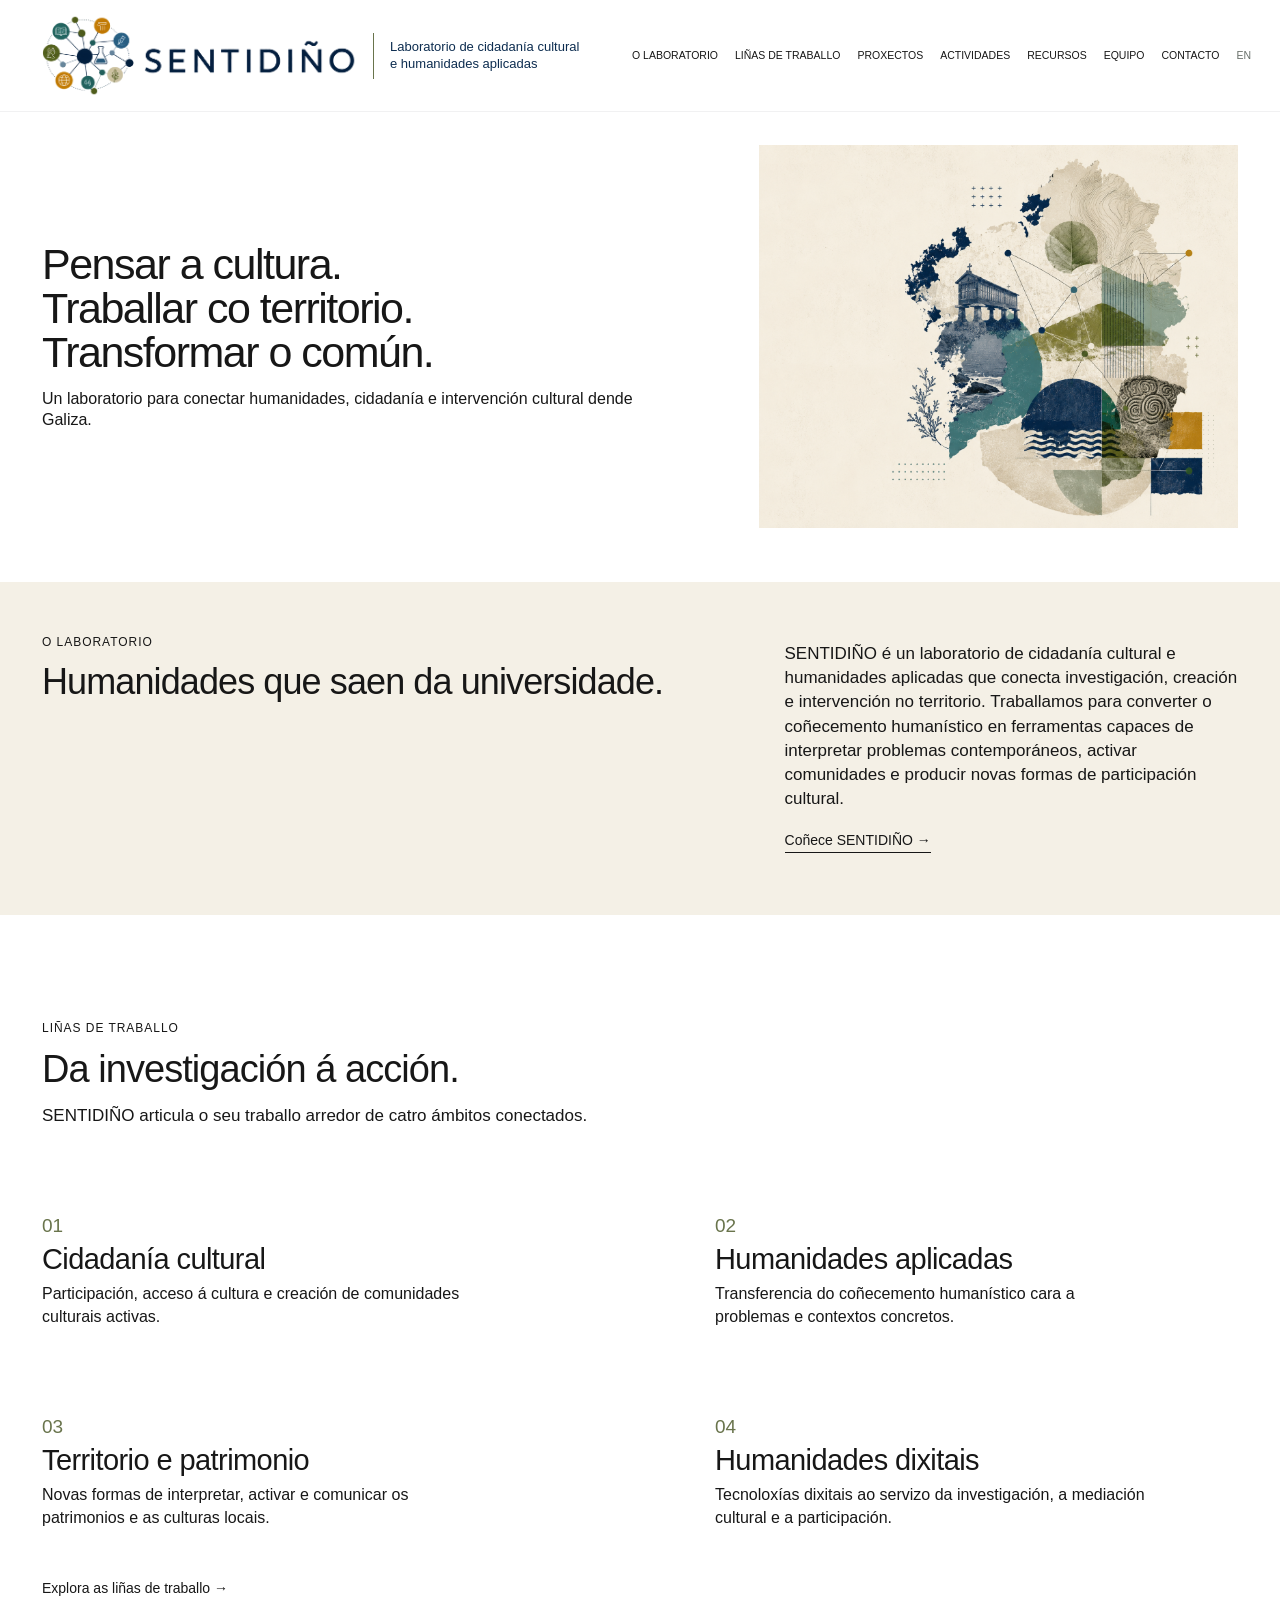
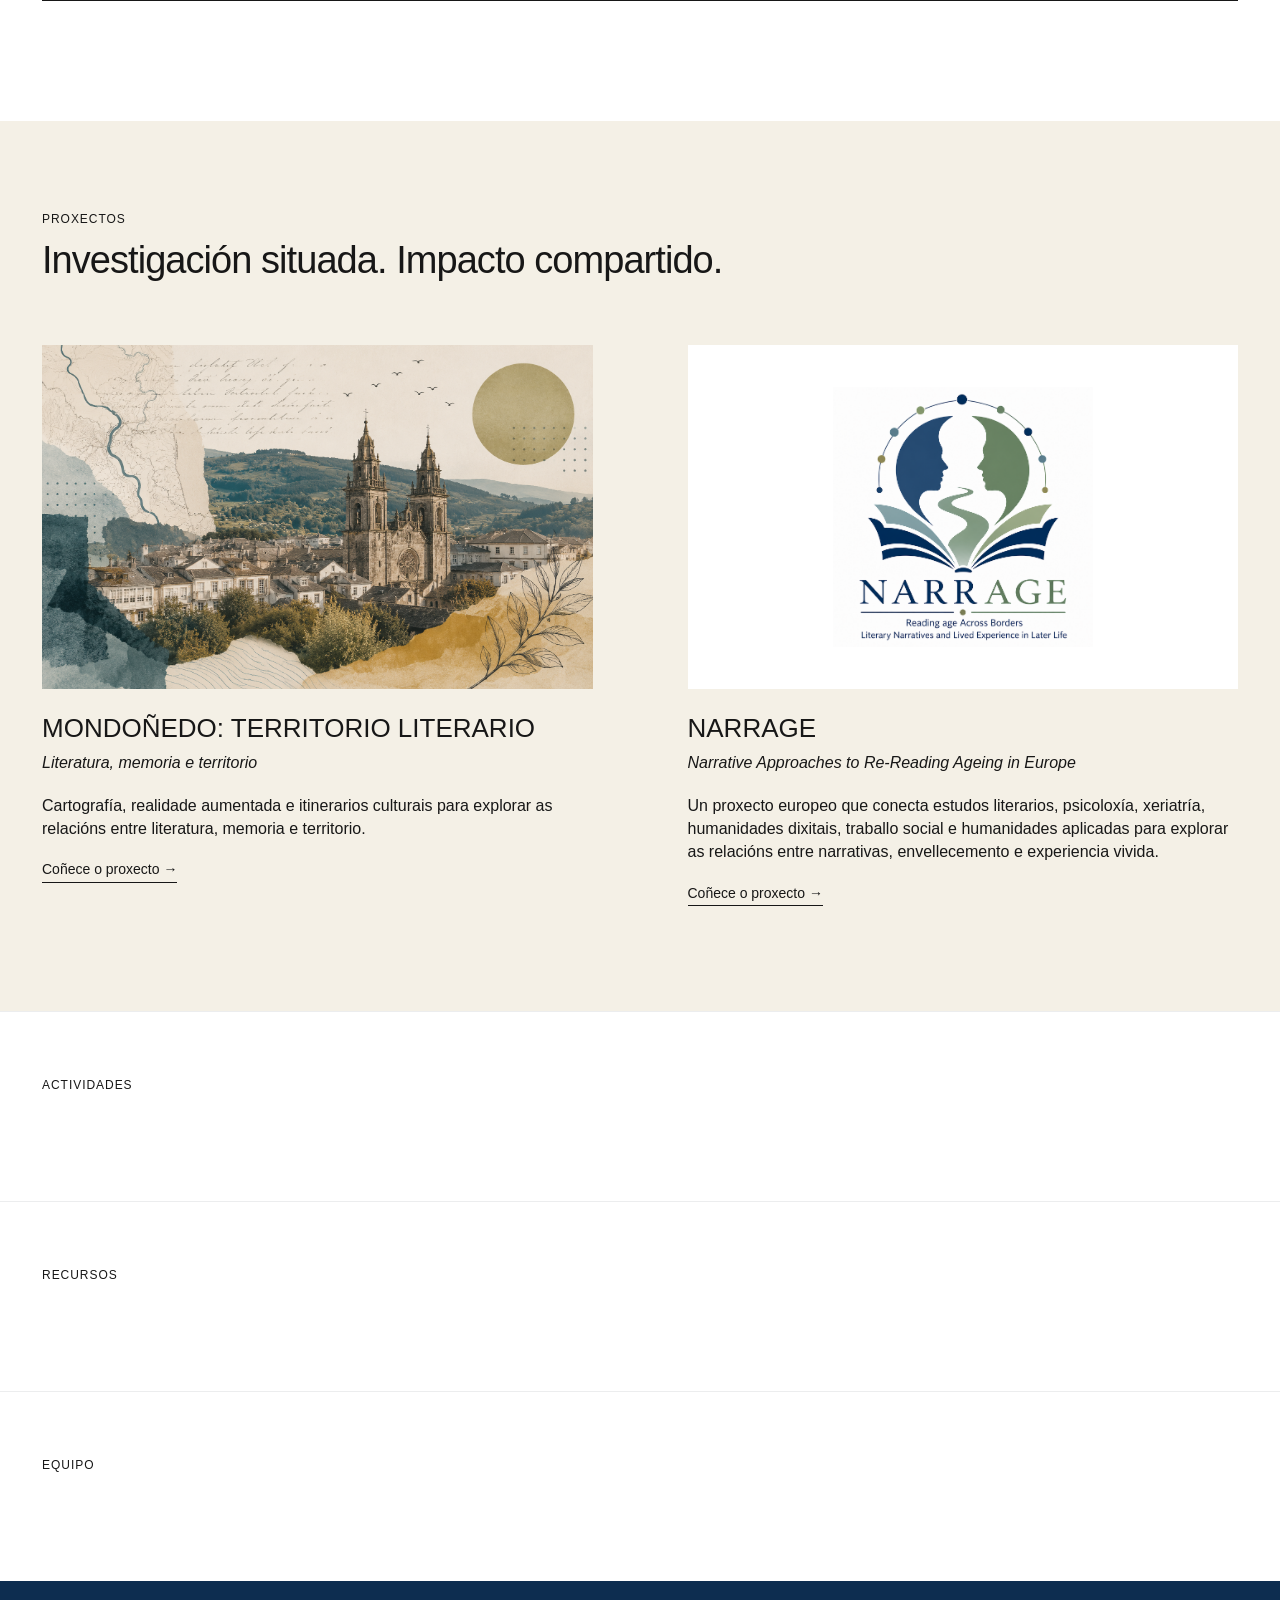
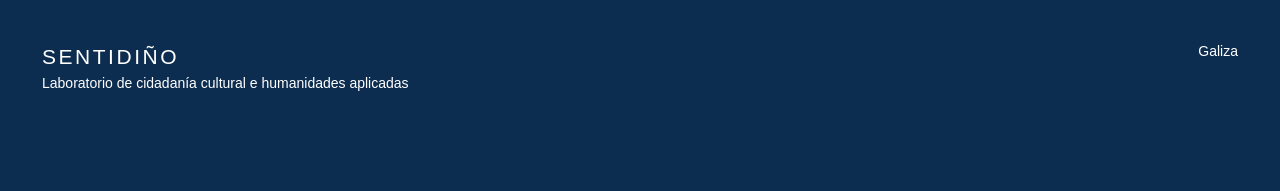
==== commit 44014475: "Update index.html" ====
--- a/index.html
+++ b/index.html
@@ -10,6 +10,20 @@
   <meta
     name="description"
     content="SENTIDIÑO é un laboratorio de cidadanía cultural e humanidades aplicadas que conecta investigación, creación e intervención no territorio."
+  >
+
+  <link rel="canonical" href="https://sentidinholab.github.io/">
+
+  <link
+    rel="alternate"
+    hreflang="gl"
+    href="https://sentidinholab.github.io/"
+  >
+
+  <link
+    rel="alternate"
+    hreflang="en"
+    href="https://sentidinholab.github.io/en/"
   >
 
   <link rel="stylesheet" href="styles.css">
@@ -85,11 +99,11 @@
         </a>
 
         <a
-          href="#"
+          href="en/"
           class="language"
-          aria-label="Idioma: galego"
+          aria-label="English version"
         >
-          GL
+          EN
         </a>
 
       </nav>
@@ -115,6 +129,7 @@
       <div class="hero-text">
 
         <h1>
+
           <span class="hero-line">
             Pensar a cultura.
           </span>
@@ -126,6 +141,7 @@
           <span class="hero-line">
             Transformar o común.
           </span>
+
         </h1>
 
         <p>
@@ -222,9 +238,6 @@
 
       <div class="work-grid">
 
-
-        <!-- 01 -->
-
         <article class="work-item">
 
           <span class="number">
@@ -242,8 +255,6 @@
         </article>
 
 
-        <!-- 02 -->
-
         <article class="work-item">
 
           <span class="number">
@@ -261,8 +272,6 @@
         </article>
 
 
-        <!-- 03 -->
-
         <article class="work-item">
 
           <span class="number">
@@ -279,8 +288,6 @@
 
         </article>
 
-
-        <!-- 04 -->
 
         <article class="work-item">
 
--- a/styles.css
+++ b/styles.css
@@ -81,28 +81,24 @@
 
   background: rgba(255, 255, 255, 0.98);
 
-  border-bottom:
-    1px solid
-    rgba(17, 27, 43, 0.06);
+  border-bottom: 1px solid rgba(17, 27, 43, 0.06);
 
   backdrop-filter: blur(10px);
 }
 
 .header-inner {
   width: min(100%, var(--max-width));
-  min-height: 112px;
+  min-height: 108px;
 
   margin: 0 auto;
 
-  padding:
-    12px
-    var(--side-padding);
+  padding: 14px var(--side-padding);
 
   display: flex;
   align-items: center;
   justify-content: space-between;
 
-  gap: 28px;
+  gap: 32px;
 }
 
 
@@ -116,19 +112,23 @@
   display: flex;
   align-items: center;
 
-  gap: 12px;
+  gap: 16px;
 }
 
 .brand-logo {
-  width: 340px;
+  display: block;
+
+  width: 315px;
   height: auto;
 
   flex: 0 0 auto;
 }
 
 .brand-divider {
+  display: block;
+
   width: 1px;
-  height: 48px;
+  height: 46px;
 
   flex: 0 0 1px;
 
@@ -136,11 +136,13 @@
 }
 
 .brand-subtitle {
-  width: 220px;
+  display: block;
+
+  width: 210px;
 
   color: var(--navy);
 
-  font-size: 14px;
+  font-size: 13px;
   font-weight: 400;
 
   line-height: 1.25;
@@ -158,7 +160,7 @@
   align-items: center;
   justify-content: flex-end;
 
-  gap: 18px;
+  gap: 17px;
 
   font-size: 10.5px;
   font-weight: 500;
@@ -212,28 +214,29 @@
 
 .hero {
   width: min(100%, var(--max-width));
-  min-height: 500px;
+  min-height: 470px;
 
   margin: 0 auto;
 
   padding:
-    48px
-    var(--side-padding);
+    24px
+    var(--side-padding)
+    46px;
 
   display: grid;
 
   grid-template-columns:
-    minmax(0, 1.12fr)
-    minmax(0, 0.88fr);
+    minmax(0, 1.14fr)
+    minmax(0, 0.86fr);
 
   align-items: center;
 
-  gap: 78px;
+  gap: 82px;
 }
 
 .hero-text {
   width: 100%;
-  max-width: 640px;
+  max-width: 650px;
 }
 
 .hero h1 {
@@ -269,8 +272,10 @@
 }
 
 .hero-image {
+  display: block;
+
   width: 100%;
-  max-width: 520px;
+  max-width: 495px;
 
   height: auto;
 }
@@ -283,9 +288,7 @@
 .section {
   width: 100%;
 
-  padding:
-    74px
-    var(--side-padding);
+  padding: 74px var(--side-padding);
 }
 
 .section > * {
@@ -304,7 +307,7 @@
 
 
 /* =========================================================
-   ETIQUETAS E TÍTULOS
+   TÍTULOS
    ========================================================= */
 
 .eyebrow {
@@ -358,16 +361,25 @@
    ========================================================= */
 
 .laboratory-section {
+  width: 100%;
+
+  padding:
+    52px
+    max(
+      var(--side-padding),
+      calc((100vw - var(--max-width)) / 2 + var(--side-padding))
+    )
+    62px;
+
   display: grid;
 
   grid-template-columns:
-    minmax(0, 0.95fr)
-    minmax(0, 1.05fr);
-
-  gap: 112px;
-
-  padding-top: 46px;
-  padding-bottom: 58px;
+    minmax(0, 1.18fr)
+    minmax(0, 0.82fr);
+
+  gap: 90px;
+
+  background: var(--cream);
 }
 
 .laboratory-section > * {
@@ -375,16 +387,23 @@
   margin: 0;
 }
 
-.section-heading {
+.laboratory-section .section-heading {
   align-self: start;
+  min-width: 0;
+}
+
+.laboratory-section .section-heading h2 {
+  font-size: 36px;
+  line-height: 1.08;
+  white-space: nowrap;
 }
 
 .section-content {
-  max-width: 610px;
-
-  align-self: end;
-
-  padding-top: 6px;
+  max-width: 590px;
+
+  align-self: start;
+
+  padding-top: 8px;
 }
 
 .section-content p {
@@ -545,9 +564,7 @@
       calc((100vw - var(--max-width)) / 2 + var(--side-padding))
     );
 
-  border-top:
-    1px solid
-    rgba(17, 27, 43, 0.08);
+  border-top: 1px solid rgba(17, 27, 43, 0.08);
 }
 
 
@@ -571,7 +588,6 @@
   gap: 40px;
 
   background: var(--navy);
-
   color: #ffffff;
 
   font-size: 14px;
@@ -587,7 +603,7 @@
 
 
 /* =========================================================
-   RESPONSIVE — TABLET
+   TABLET
    ========================================================= */
 
 @media (max-width: 1180px) {
@@ -598,7 +614,6 @@
 
   .header-inner {
     flex-direction: column;
-
     align-items: flex-start;
 
     gap: 14px;
@@ -608,11 +623,11 @@
   }
 
   .brand-logo {
-    width: 320px;
+    width: 300px;
   }
 
   .brand-subtitle {
-    font-size: 13px;
+    font-size: 12.5px;
   }
 
   .main-nav {
@@ -627,17 +642,23 @@
 
   .hero {
     gap: 55px;
+
+    padding-top: 32px;
   }
 
   .hero h1 {
     font-size: 40px;
   }
 
-}
-
-
-/* =========================================================
-   RESPONSIVE — TABLET PEQUENA
+  .laboratory-section .section-heading h2 {
+    white-space: normal;
+  }
+
+}
+
+
+/* =========================================================
+   TABLET PEQUENA
    ========================================================= */
 
 @media (max-width: 900px) {
@@ -649,7 +670,7 @@
 
     gap: 42px;
 
-    padding-top: 58px;
+    padding-top: 48px;
     padding-bottom: 68px;
   }
 
@@ -663,12 +684,20 @@
 
   .hero-image {
     width: min(100%, 620px);
+    max-width: 620px;
   }
 
   .laboratory-section {
     grid-template-columns: 1fr;
 
     gap: 38px;
+
+    padding-top: 58px;
+    padding-bottom: 65px;
+  }
+
+  .laboratory-section .section-heading h2 {
+    white-space: normal;
   }
 
   .work-grid,
@@ -688,7 +717,7 @@
 
 
 /* =========================================================
-   RESPONSIVE — MÓBIL
+   MÓBIL
    ========================================================= */
 
 @media (max-width: 620px) {
@@ -700,12 +729,14 @@
   .header-inner {
     min-height: 88px;
 
-    padding-top: 10px;
-    padding-bottom: 10px;
+    padding-top: 12px;
+    padding-bottom: 12px;
   }
 
   .brand {
-    gap: 8px;
+    width: 100%;
+
+    gap: 9px;
   }
 
   .brand-logo {
@@ -713,13 +744,13 @@
   }
 
   .brand-divider {
-    height: 34px;
+    height: 35px;
   }
 
   .brand-subtitle {
     width: auto;
 
-    font-size: 9.5px;
+    font-size: 9px;
   }
 
   .main-nav {
@@ -727,7 +758,7 @@
   }
 
   .hero {
-    padding-top: 50px;
+    padding-top: 40px;
     padding-bottom: 58px;
 
     gap: 36px;
@@ -756,6 +787,11 @@
     font-size: 34px;
   }
 
+  .laboratory-section .section-heading h2 {
+    font-size: 34px;
+    white-space: normal;
+  }
+
   .section-intro {
     margin-bottom: 58px;
   }
@@ -767,9 +803,7 @@
   .site-footer {
     flex-direction: column;
 
-    padding:
-      50px
-      var(--side-padding);
-  }
-
-}
+    padding: 50px var(--side-padding);
+  }
+
+}
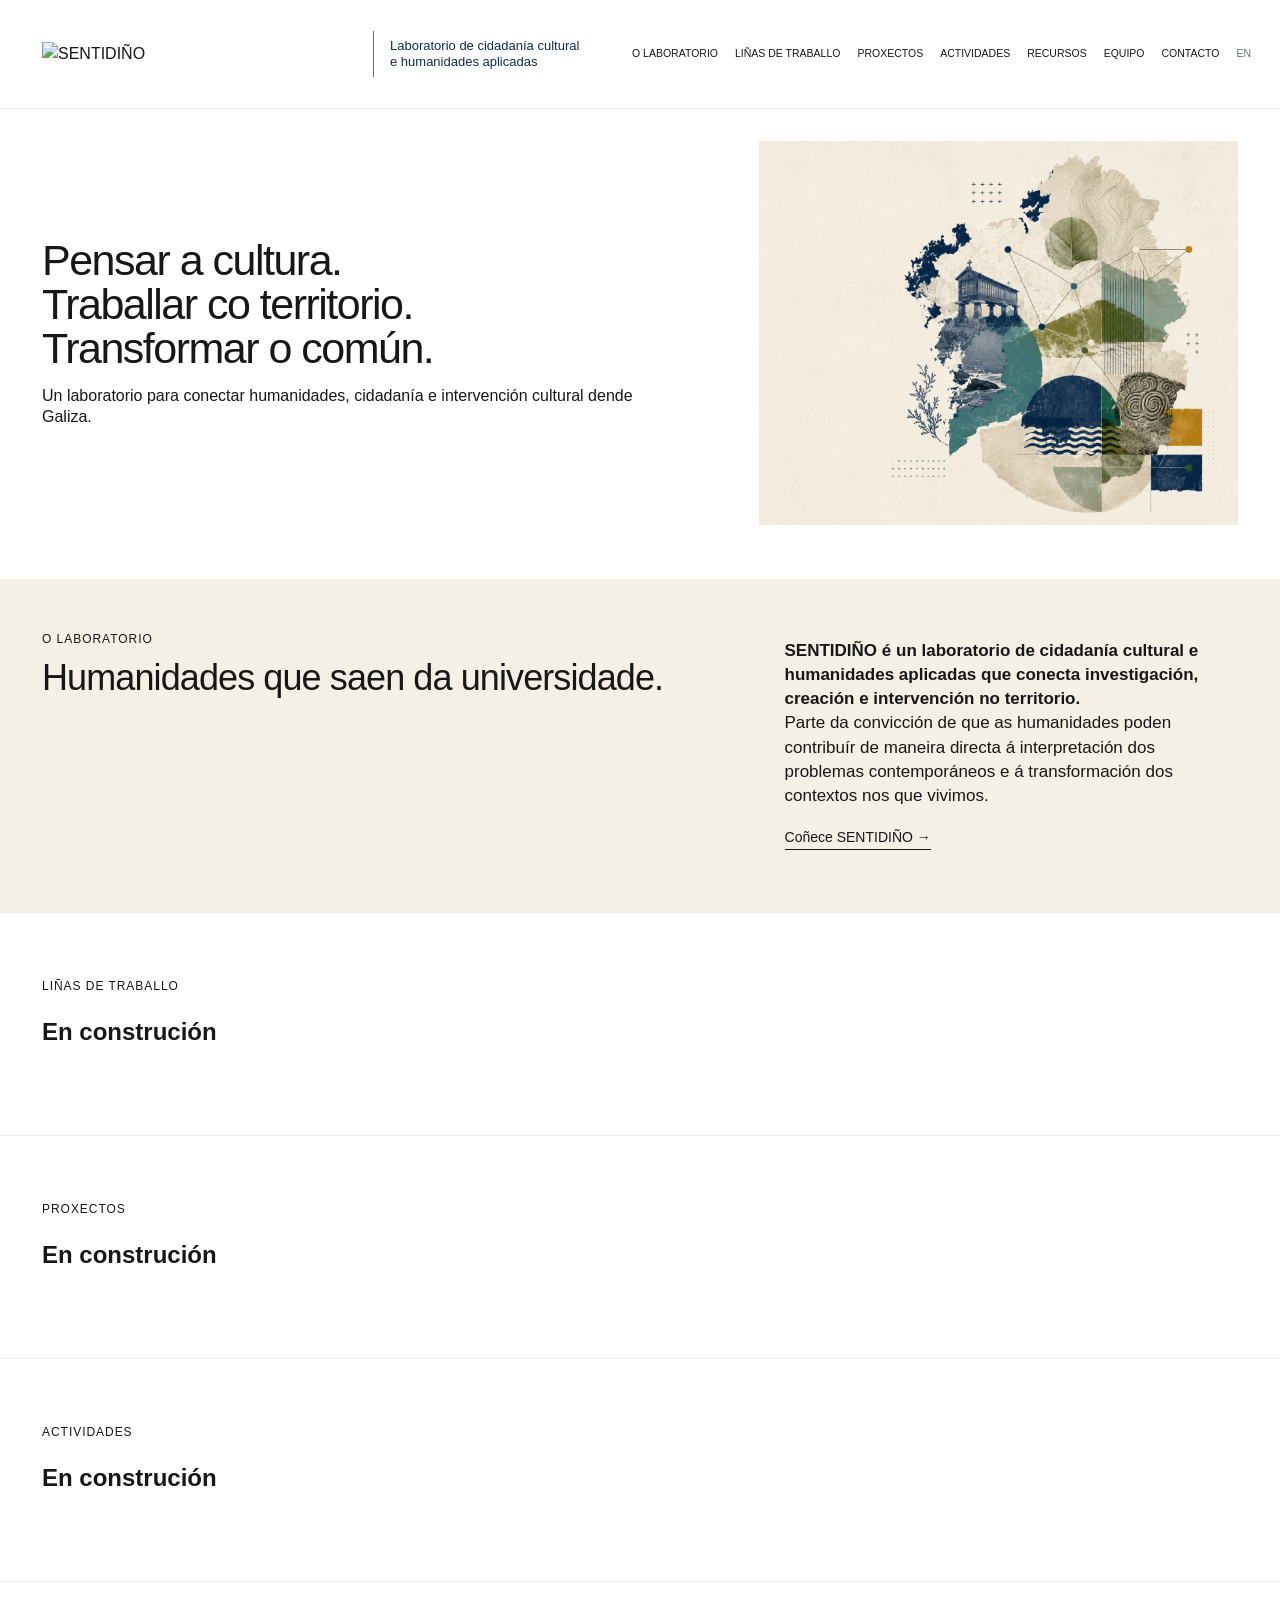
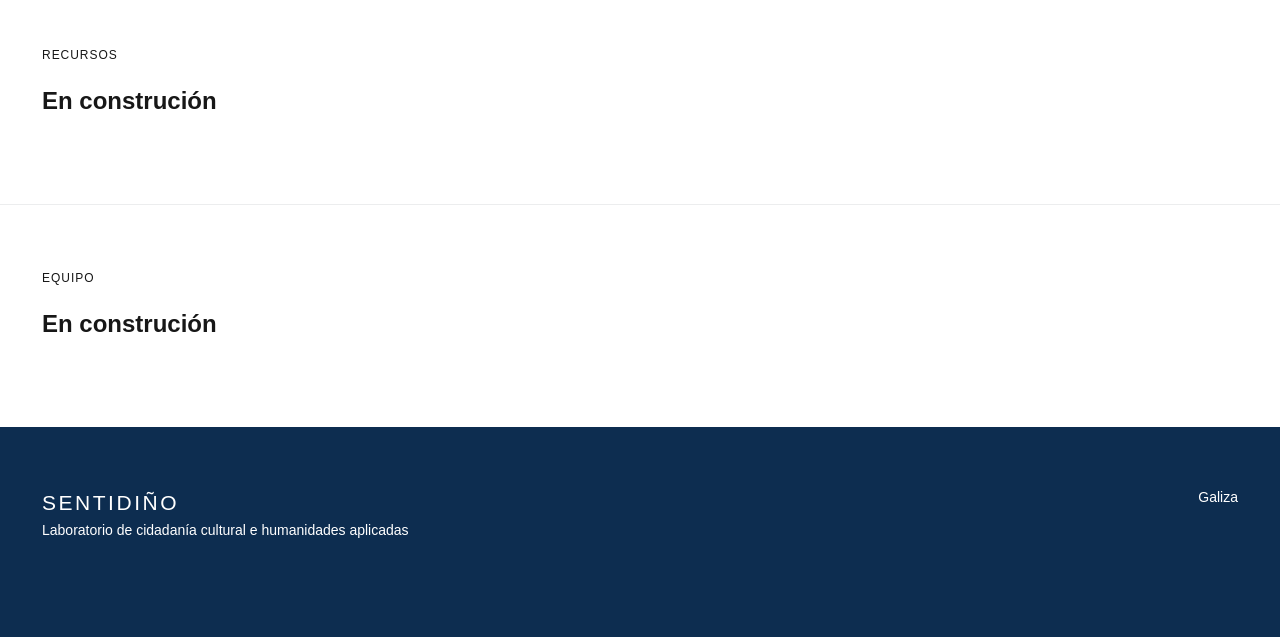
==== commit 1f46fcee: "Update index.html" ====
--- a/index.html
+++ b/index.html
@@ -13,49 +13,26 @@
   >
 
   <link rel="canonical" href="https://sentidinholab.github.io/">
-
-  <link
-    rel="alternate"
-    hreflang="gl"
-    href="https://sentidinholab.github.io/"
-  >
-
-  <link
-    rel="alternate"
-    hreflang="en"
-    href="https://sentidinholab.github.io/en/"
-  >
+  <link rel="alternate" hreflang="gl" href="https://sentidinholab.github.io/">
+  <link rel="alternate" hreflang="en" href="https://sentidinholab.github.io/en/">
 
   <link rel="stylesheet" href="styles.css">
 </head>
 
-
 <body>
 
-  <!-- =====================================================
-       CABECEIRA
-       ===================================================== -->
-
   <header class="site-header">
-
     <div class="header-inner">
 
-      <a
-        class="brand"
-        href="#inicio"
-        aria-label="SENTIDIÑO — Inicio"
-      >
+      <a class="brand" href="#inicio" aria-label="SENTIDIÑO — Inicio">
 
         <img
           class="brand-logo"
-          src="assets/images/Logo_SENTIDINO_marca_final.png"
+          src="assets/images/Logo_SENTIDINO_marca_tight.png"
           alt="SENTIDIÑO"
         >
 
-        <span
-          class="brand-divider"
-          aria-hidden="true"
-        ></span>
+        <span class="brand-divider" aria-hidden="true"></span>
 
         <span class="brand-subtitle">
           Laboratorio de cidadanía cultural<br>
@@ -64,110 +41,49 @@
 
       </a>
 
-
-      <nav
-        class="main-nav"
-        aria-label="Navegación principal"
-      >
-
-        <a href="#laboratorio">
-          O LABORATORIO
-        </a>
-
-        <a href="#linas">
-          LIÑAS DE TRABALLO
-        </a>
-
-        <a href="#proxectos">
-          PROXECTOS
-        </a>
-
-        <a href="#actividades">
-          ACTIVIDADES
-        </a>
-
-        <a href="#recursos">
-          RECURSOS
-        </a>
-
-        <a href="#equipo">
-          EQUIPO
-        </a>
-
-        <a href="#contacto">
-          CONTACTO
-        </a>
-
-        <a
-          href="en/"
-          class="language"
-          aria-label="English version"
-        >
-          EN
-        </a>
-
+      <nav class="main-nav" aria-label="Navegación principal">
+        <a href="#laboratorio">O LABORATORIO</a>
+        <a href="#linas">LIÑAS DE TRABALLO</a>
+        <a href="#proxectos">PROXECTOS</a>
+        <a href="#actividades">ACTIVIDADES</a>
+        <a href="#recursos">RECURSOS</a>
+        <a href="#equipo">EQUIPO</a>
+        <a href="#contacto">CONTACTO</a>
+        <a href="en/" class="language" aria-label="English version">EN</a>
       </nav>
 
     </div>
-
   </header>
 
-
-  <!-- =====================================================
-       CONTIDO PRINCIPAL
-       ===================================================== -->
-
   <main id="inicio">
 
-
-    <!-- ===================================================
-         HERO
-         =================================================== -->
-
     <section class="hero">
 
       <div class="hero-text">
 
         <h1>
-
-          <span class="hero-line">
-            Pensar a cultura.
-          </span>
-
-          <span class="hero-line">
-            Traballar co territorio.
-          </span>
-
-          <span class="hero-line">
-            Transformar o común.
-          </span>
-
+          <span class="hero-line">Pensar a cultura.</span>
+          <span class="hero-line">Traballar co territorio.</span>
+          <span class="hero-line">Transformar o común.</span>
         </h1>
 
         <p>
-          Un laboratorio para conectar humanidades, cidadanía e intervención cultural
-          dende Galiza.
-        </p>
-
-      </div>
-
+          Un laboratorio para conectar humanidades, cidadanía e intervención
+          cultural dende Galiza.
+        </p>
+
+      </div>
 
       <div class="hero-visual">
-
         <img
           class="hero-image"
           src="assets/images/hero-galicia.png"
           alt="Collage visual sobre cultura, territorio e humanidades en Galiza"
         >
-
-      </div>
-
-    </section>
-
-
-    <!-- ===================================================
-         O LABORATORIO
-         =================================================== -->
+      </div>
+
+    </section>
+
 
     <section
       id="laboratorio"
@@ -186,22 +102,23 @@
 
       </div>
 
-
       <div class="section-content">
 
         <p>
-          SENTIDIÑO é un laboratorio de cidadanía cultural e humanidades
-          aplicadas que conecta investigación, creación e intervención
-          no territorio. Traballamos para converter o coñecemento
-          humanístico en ferramentas capaces de interpretar problemas
-          contemporáneos, activar comunidades e producir novas formas
-          de participación cultural.
-        </p>
-
-        <a
-          class="text-link"
-          href="#laboratorio"
-        >
+          <strong>
+            SENTIDIÑO é un laboratorio de cidadanía cultural e humanidades
+            aplicadas que conecta investigación, creación e intervención
+            no territorio.
+          </strong>
+        </p>
+
+        <p>
+          Parte da convicción de que as humanidades poden contribuír de maneira
+          directa á interpretación dos problemas contemporáneos e á transformación
+          dos contextos nos que vivimos.
+        </p>
+
+        <a class="text-link" href="laboratorio/">
           Coñece SENTIDIÑO →
         </a>
 
@@ -210,293 +127,89 @@
     </section>
 
 
-    <!-- ===================================================
-         LIÑAS DE TRABALLO
-         =================================================== -->
-
-    <section
-      id="linas"
-      class="section work-section"
-    >
-
-      <div class="section-intro">
-
-        <p class="eyebrow">
-          LIÑAS DE TRABALLO
-        </p>
-
-        <h2>
-          Da investigación á acción.
-        </h2>
-
-        <p>
-          SENTIDIÑO articula o seu traballo arredor de catro ámbitos conectados.
-        </p>
-
-      </div>
-
-
-      <div class="work-grid">
-
-        <article class="work-item">
-
-          <span class="number">
-            01
-          </span>
-
-          <h3>
-            Cidadanía cultural
-          </h3>
-
-          <p>
-            Participación, acceso á cultura e creación de comunidades culturais activas.
-          </p>
-
-        </article>
-
-
-        <article class="work-item">
-
-          <span class="number">
-            02
-          </span>
-
-          <h3>
-            Humanidades aplicadas
-          </h3>
-
-          <p>
-            Transferencia do coñecemento humanístico cara a problemas e contextos concretos.
-          </p>
-
-        </article>
-
-
-        <article class="work-item">
-
-          <span class="number">
-            03
-          </span>
-
-          <h3>
-            Territorio e patrimonio
-          </h3>
-
-          <p>
-            Novas formas de interpretar, activar e comunicar os patrimonios e as culturas locais.
-          </p>
-
-        </article>
-
-
-        <article class="work-item">
-
-          <span class="number">
-            04
-          </span>
-
-          <h3>
-            Humanidades dixitais
-          </h3>
-
-          <p>
-            Tecnoloxías dixitais ao servizo da investigación,
-            a mediación cultural e a participación.
-          </p>
-
-        </article>
-
-      </div>
-
-
-      <a
-        class="text-link"
-        href="#linas"
-      >
-        Explora as liñas de traballo →
-      </a>
-
-    </section>
-
-
-    <!-- ===================================================
-         PROXECTOS
-         =================================================== -->
-
-    <section
-      id="proxectos"
-      class="section section-tinted projects-section"
-    >
-
-      <div class="section-intro">
-
-        <p class="eyebrow">
-          PROXECTOS
-        </p>
-
-        <h2>
-          Investigación situada. Impacto compartido.
-        </h2>
-
-      </div>
-
-
-      <div class="projects-grid">
-
-
-        <!-- MONDOÑEDO -->
-
-        <article class="project">
-
-          <img
-            class="project-image mondo"
-            src="assets/images/mondonhedo.jpg"
-            alt="Mondoñedo: territorio literario"
-            loading="lazy"
-          >
-
-          <h3>
-            MONDOÑEDO: TERRITORIO LITERARIO
-          </h3>
-
-          <p class="project-subtitle">
-            Literatura, memoria e territorio
-          </p>
-
-          <p>
-            Cartografía, realidade aumentada e itinerarios culturais
-            para explorar as relacións entre literatura, memoria e territorio.
-          </p>
-
-          <a
-            class="text-link"
-            href="#proxectos"
-          >
-            Coñece o proxecto →
-          </a>
-
-        </article>
-
-
-        <!-- NARRAGE -->
-
-        <article class="project">
-
-          <img
-            class="project-image narrage"
-            src="assets/images/Logo_NARRAGE.png"
-            alt="NARRAGE — Narrative Approaches to Re-Reading Ageing in Europe"
-            loading="lazy"
-          >
-
-          <h3>
-            NARRAGE
-          </h3>
-
-          <p class="project-subtitle">
-            Narrative Approaches to Re-Reading Ageing in Europe
-          </p>
-
-          <p>
-            Un proxecto europeo que conecta estudos literarios,
-            psicoloxía, xeriatría, humanidades dixitais, traballo social
-            e humanidades aplicadas para explorar as relacións entre
-            narrativas, envellecemento e experiencia vivida.
-          </p>
-
-          <a
-            class="text-link"
-            href="#proxectos"
-          >
-            Coñece o proxecto →
-          </a>
-
-        </article>
-
-      </div>
-
-    </section>
-
-
-    <!-- ===================================================
-         ACTIVIDADES
-         =================================================== -->
-
-    <section
-      id="actividades"
-      class="placeholder-section"
-    >
+    <section id="linas" class="placeholder-section">
+
+      <p class="eyebrow">
+        LIÑAS DE TRABALLO
+      </p>
+
+      <h2 class="construction-title">
+        En construción
+      </h2>
+
+    </section>
+
+
+    <section id="proxectos" class="placeholder-section">
+
+      <p class="eyebrow">
+        PROXECTOS
+      </p>
+
+      <h2 class="construction-title">
+        En construción
+      </h2>
+
+    </section>
+
+
+    <section id="actividades" class="placeholder-section">
 
       <p class="eyebrow">
         ACTIVIDADES
       </p>
 
-    </section>
-
-
-    <!-- ===================================================
-         RECURSOS
-         =================================================== -->
-
-    <section
-      id="recursos"
-      class="placeholder-section"
-    >
+      <h2 class="construction-title">
+        En construción
+      </h2>
+
+    </section>
+
+
+    <section id="recursos" class="placeholder-section">
 
       <p class="eyebrow">
         RECURSOS
       </p>
 
-    </section>
-
-
-    <!-- ===================================================
-         EQUIPO
-         =================================================== -->
-
-    <section
-      id="equipo"
-      class="placeholder-section"
-    >
+      <h2 class="construction-title">
+        En construción
+      </h2>
+
+    </section>
+
+
+    <section id="equipo" class="placeholder-section">
 
       <p class="eyebrow">
         EQUIPO
       </p>
 
+      <h2 class="construction-title">
+        En construción
+      </h2>
+
     </section>
 
   </main>
 
 
-  <!-- =====================================================
-       PÉ
-       ===================================================== -->
-
-  <footer
-    id="contacto"
-    class="site-footer"
-  >
+  <footer id="contacto" class="site-footer">
 
     <div>
-
-      <strong>
-        SENTIDIÑO
-      </strong>
-
-      <br>
-
-      Laboratorio de cidadanía cultural e humanidades aplicadas
-
+      <strong>SENTIDIÑO</strong>
+      <p>
+        Laboratorio de cidadanía cultural e humanidades aplicadas
+      </p>
     </div>
 
-
     <div>
-      Galiza
+      <p>
+        Galiza
+      </p>
     </div>
 
   </footer>
 
-
 </body>
-
 </html>
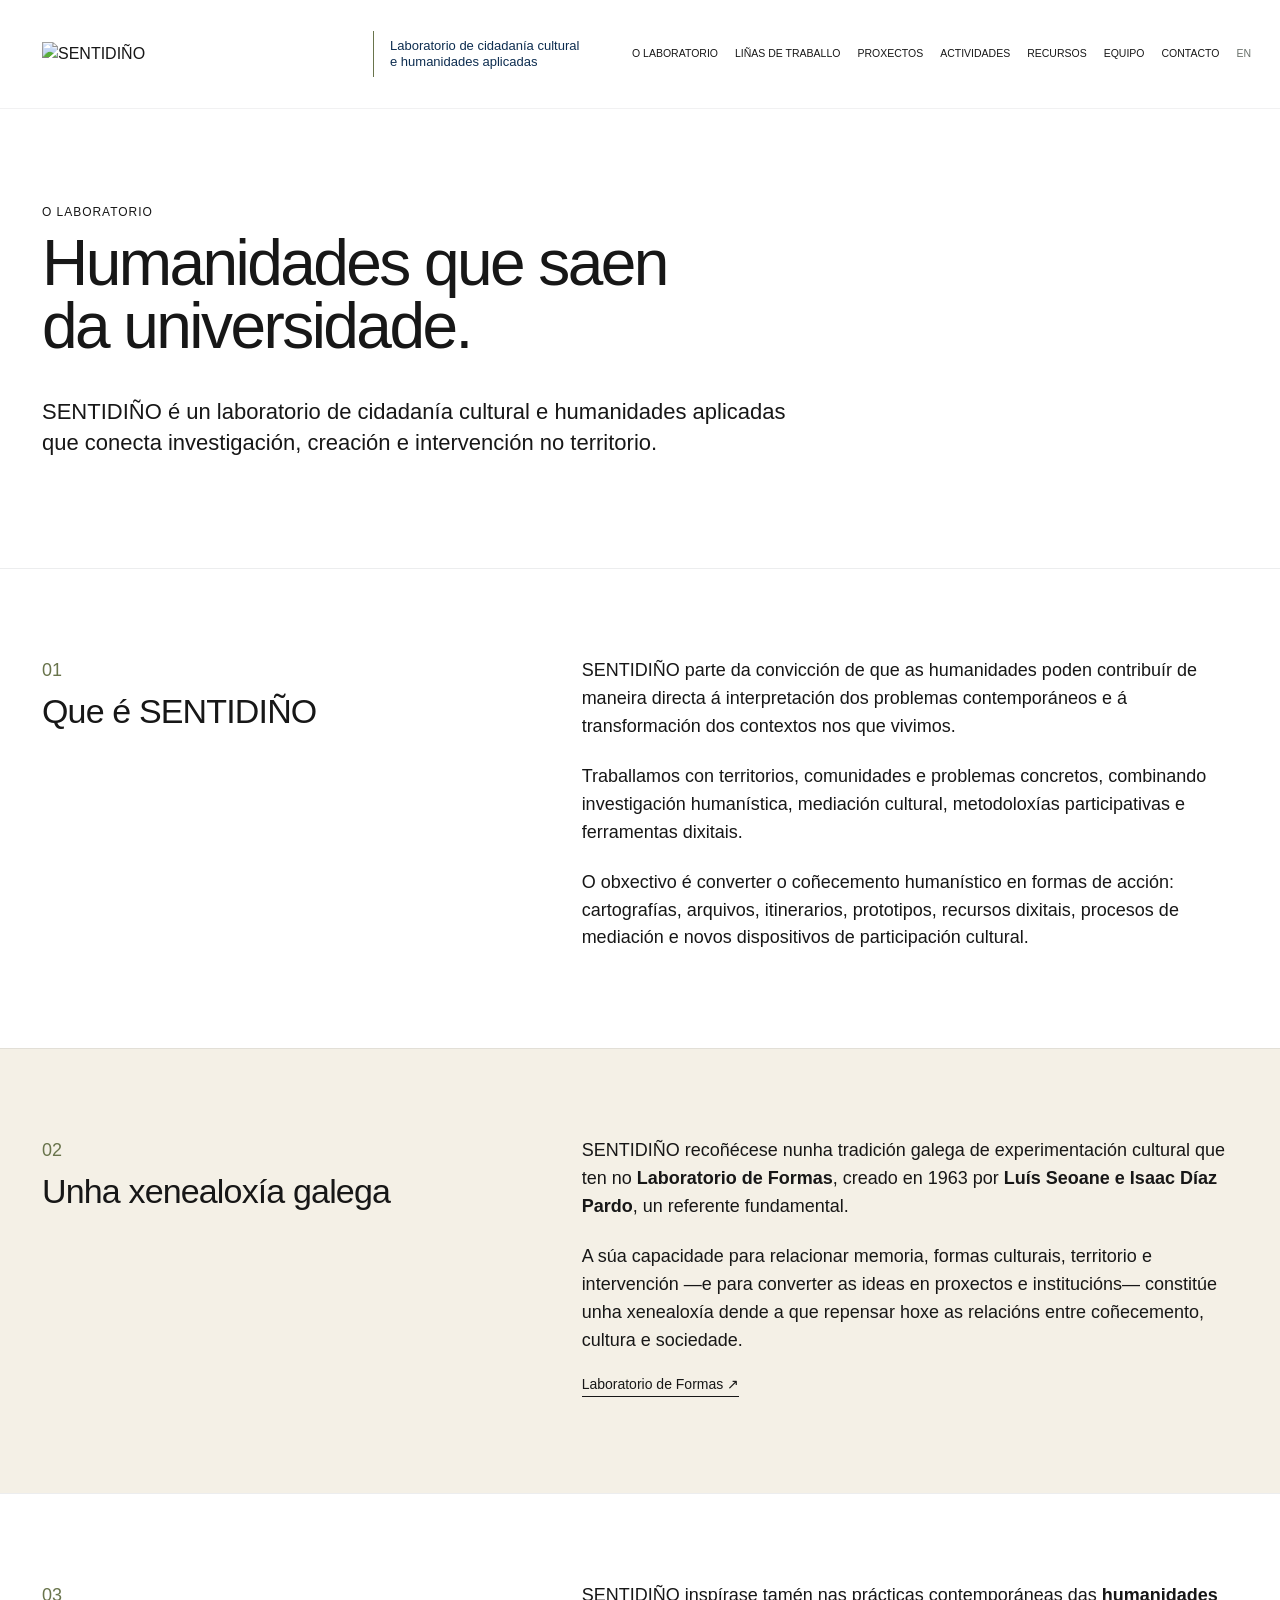
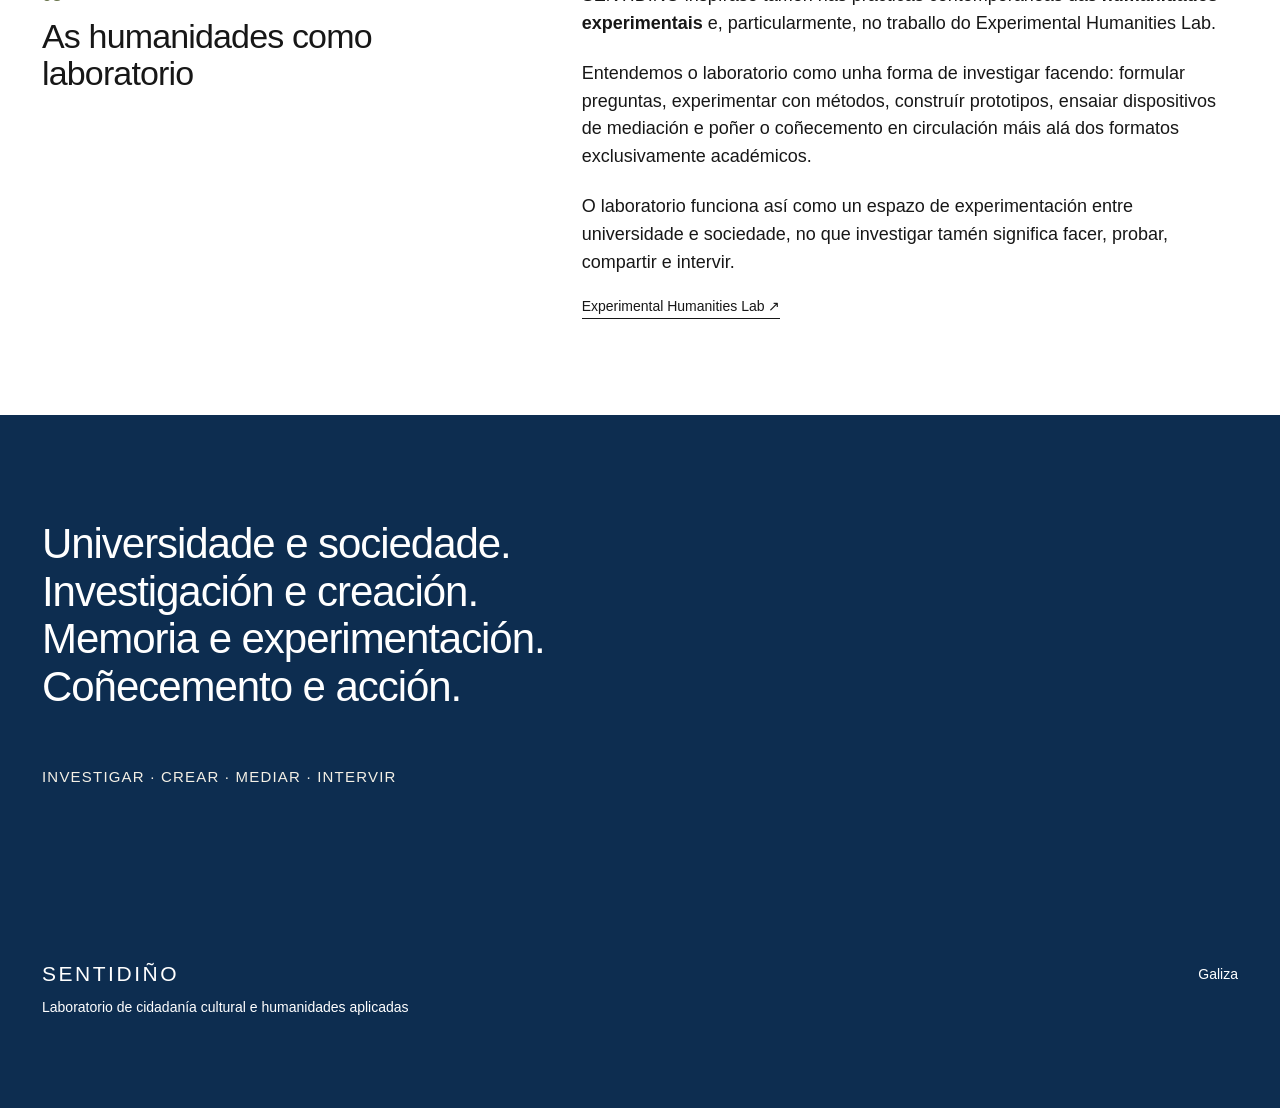
==== commit 2a2c3b7f: "Update index.html" ====
--- a/index.html
+++ b/index.html
@@ -5,34 +5,56 @@
   <meta charset="UTF-8">
   <meta name="viewport" content="width=device-width, initial-scale=1.0">
 
-  <title>SENTIDIÑO | Laboratorio de cidadanía cultural e humanidades aplicadas</title>
+  <title>O Laboratorio | SENTIDIÑO</title>
 
   <meta
     name="description"
-    content="SENTIDIÑO é un laboratorio de cidadanía cultural e humanidades aplicadas que conecta investigación, creación e intervención no territorio."
+    content="Coñece SENTIDIÑO, Laboratorio de cidadanía cultural e humanidades aplicadas."
   >
 
-  <link rel="canonical" href="https://sentidinholab.github.io/">
-  <link rel="alternate" hreflang="gl" href="https://sentidinholab.github.io/">
-  <link rel="alternate" hreflang="en" href="https://sentidinholab.github.io/en/">
-
-  <link rel="stylesheet" href="styles.css">
+  <link rel="canonical" href="https://sentidinholab.github.io/laboratorio/">
+
+  <link
+    rel="alternate"
+    hreflang="gl"
+    href="https://sentidinholab.github.io/laboratorio/"
+  >
+
+  <link
+    rel="alternate"
+    hreflang="en"
+    href="https://sentidinholab.github.io/en/lab/"
+  >
+
+  <link rel="stylesheet" href="../styles.css">
 </head>
 
 <body>
 
+  <!-- =====================================================
+       CABECEIRA
+       ===================================================== -->
+
   <header class="site-header">
+
     <div class="header-inner">
 
-      <a class="brand" href="#inicio" aria-label="SENTIDIÑO — Inicio">
+      <a
+        class="brand"
+        href="../"
+        aria-label="SENTIDIÑO — Inicio"
+      >
 
         <img
           class="brand-logo"
-          src="assets/images/Logo_SENTIDINO_marca_tight.png"
+          src="../assets/images/Logo_SENTIDINO_marca_tight.png"
           alt="SENTIDIÑO"
         >
 
-        <span class="brand-divider" aria-hidden="true"></span>
+        <span
+          class="brand-divider"
+          aria-hidden="true"
+        ></span>
 
         <span class="brand-subtitle">
           Laboratorio de cidadanía cultural<br>
@@ -41,175 +63,283 @@
 
       </a>
 
-      <nav class="main-nav" aria-label="Navegación principal">
-        <a href="#laboratorio">O LABORATORIO</a>
-        <a href="#linas">LIÑAS DE TRABALLO</a>
-        <a href="#proxectos">PROXECTOS</a>
-        <a href="#actividades">ACTIVIDADES</a>
-        <a href="#recursos">RECURSOS</a>
-        <a href="#equipo">EQUIPO</a>
-        <a href="#contacto">CONTACTO</a>
-        <a href="en/" class="language" aria-label="English version">EN</a>
+
+      <nav
+        class="main-nav"
+        aria-label="Navegación principal"
+      >
+
+        <a href="../#laboratorio">
+          O LABORATORIO
+        </a>
+
+        <a href="../#linas">
+          LIÑAS DE TRABALLO
+        </a>
+
+        <a href="../#proxectos">
+          PROXECTOS
+        </a>
+
+        <a href="../#actividades">
+          ACTIVIDADES
+        </a>
+
+        <a href="../#recursos">
+          RECURSOS
+        </a>
+
+        <a href="../#equipo">
+          EQUIPO
+        </a>
+
+        <a href="../#contacto">
+          CONTACTO
+        </a>
+
+        <a
+          href="../en/lab/"
+          class="language"
+          aria-label="English version"
+        >
+          EN
+        </a>
+
       </nav>
 
     </div>
+
   </header>
 
-  <main id="inicio">
-
-    <section class="hero">
-
-      <div class="hero-text">
-
-        <h1>
-          <span class="hero-line">Pensar a cultura.</span>
-          <span class="hero-line">Traballar co territorio.</span>
-          <span class="hero-line">Transformar o común.</span>
-        </h1>
-
-        <p>
-          Un laboratorio para conectar humanidades, cidadanía e intervención
-          cultural dende Galiza.
-        </p>
-
-      </div>
-
-      <div class="hero-visual">
-        <img
-          class="hero-image"
-          src="assets/images/hero-galicia.png"
-          alt="Collage visual sobre cultura, territorio e humanidades en Galiza"
+
+  <!-- =====================================================
+       CONTIDO
+       ===================================================== -->
+
+  <main class="lab-page">
+
+
+    <!-- ===================================================
+         INTRODUCIÓN
+         =================================================== -->
+
+    <section class="lab-page-intro">
+
+      <p class="eyebrow">
+        O LABORATORIO
+      </p>
+
+      <h1>
+        Humanidades que saen<br>
+        da universidade.
+      </h1>
+
+      <p class="lab-lead">
+        SENTIDIÑO é un laboratorio de cidadanía cultural e humanidades
+        aplicadas que conecta investigación, creación e intervención
+        no territorio.
+      </p>
+
+    </section>
+
+
+    <!-- ===================================================
+         01 — QUE É SENTIDIÑO
+         =================================================== -->
+
+    <section class="lab-text-section">
+
+      <div class="lab-text-label">
+
+        <span>
+          01
+        </span>
+
+        <h2>
+          Que é SENTIDIÑO
+        </h2>
+
+      </div>
+
+
+      <div class="lab-text-content">
+
+        <p>
+          SENTIDIÑO parte da convicción de que as humanidades poden contribuír
+          de maneira directa á interpretación dos problemas contemporáneos e
+          á transformación dos contextos nos que vivimos.
+        </p>
+
+        <p>
+          Traballamos con territorios, comunidades e problemas concretos,
+          combinando investigación humanística, mediación cultural,
+          metodoloxías participativas e ferramentas dixitais.
+        </p>
+
+        <p>
+          O obxectivo é converter o coñecemento humanístico en formas de acción:
+          cartografías, arquivos, itinerarios, prototipos, recursos dixitais,
+          procesos de mediación e novos dispositivos de participación cultural.
+        </p>
+
+      </div>
+
+    </section>
+
+
+    <!-- ===================================================
+         02 — UNHA XENEALOXÍA GALEGA
+         =================================================== -->
+
+    <section class="lab-text-section lab-text-tinted">
+
+      <div class="lab-text-label">
+
+        <span>
+          02
+        </span>
+
+        <h2>
+          Unha xenealoxía galega
+        </h2>
+
+      </div>
+
+
+      <div class="lab-text-content">
+
+        <p>
+          SENTIDIÑO recoñécese nunha tradición galega de experimentación
+          cultural que ten no <strong>Laboratorio de Formas</strong>,
+          creado en 1963 por <strong>Luís Seoane e Isaac Díaz Pardo</strong>,
+          un referente fundamental.
+        </p>
+
+        <p>
+          A súa capacidade para relacionar memoria, formas culturais,
+          territorio e intervención —e para converter as ideas en proxectos
+          e institucións— constitúe unha xenealoxía dende a que repensar
+          hoxe as relacións entre coñecemento, cultura e sociedade.
+        </p>
+
+        <a
+          class="text-link"
+          href="https://www.isaacdiazpardo.gal/gl/laboratorio-de-formas"
+          target="_blank"
+          rel="noopener noreferrer"
         >
-      </div>
-
-    </section>
-
-
-    <section
-      id="laboratorio"
-      class="section section-tinted laboratory-section"
-    >
-
-      <div class="section-heading">
-
-        <p class="eyebrow">
-          O LABORATORIO
-        </p>
+          Laboratorio de Formas ↗
+        </a>
+
+      </div>
+
+    </section>
+
+
+    <!-- ===================================================
+         03 — AS HUMANIDADES COMO LABORATORIO
+         =================================================== -->
+
+    <section class="lab-text-section">
+
+      <div class="lab-text-label">
+
+        <span>
+          03
+        </span>
 
         <h2>
-          Humanidades que saen da universidade.
+          As humanidades como laboratorio
         </h2>
 
       </div>
 
-      <div class="section-content">
-
-        <p>
-          <strong>
-            SENTIDIÑO é un laboratorio de cidadanía cultural e humanidades
-            aplicadas que conecta investigación, creación e intervención
-            no territorio.
-          </strong>
-        </p>
-
-        <p>
-          Parte da convicción de que as humanidades poden contribuír de maneira
-          directa á interpretación dos problemas contemporáneos e á transformación
-          dos contextos nos que vivimos.
-        </p>
-
-        <a class="text-link" href="laboratorio/">
-          Coñece SENTIDIÑO →
-        </a>
-
-      </div>
-
-    </section>
-
-
-    <section id="linas" class="placeholder-section">
-
-      <p class="eyebrow">
-        LIÑAS DE TRABALLO
-      </p>
-
-      <h2 class="construction-title">
-        En construción
-      </h2>
-
-    </section>
-
-
-    <section id="proxectos" class="placeholder-section">
-
-      <p class="eyebrow">
-        PROXECTOS
-      </p>
-
-      <h2 class="construction-title">
-        En construción
-      </h2>
-
-    </section>
-
-
-    <section id="actividades" class="placeholder-section">
-
-      <p class="eyebrow">
-        ACTIVIDADES
-      </p>
-
-      <h2 class="construction-title">
-        En construción
-      </h2>
-
-    </section>
-
-
-    <section id="recursos" class="placeholder-section">
-
-      <p class="eyebrow">
-        RECURSOS
-      </p>
-
-      <h2 class="construction-title">
-        En construción
-      </h2>
-
-    </section>
-
-
-    <section id="equipo" class="placeholder-section">
-
-      <p class="eyebrow">
-        EQUIPO
-      </p>
-
-      <h2 class="construction-title">
-        En construción
-      </h2>
+
+      <div class="lab-text-content">
+
+        <p>
+          SENTIDIÑO inspírase tamén nas prácticas contemporáneas das
+          <strong>humanidades experimentais</strong> e, particularmente,
+          no traballo do Experimental Humanities Lab.
+        </p>
+
+        <p>
+          Entendemos o laboratorio como unha forma de investigar facendo:
+          formular preguntas, experimentar con métodos, construír prototipos,
+          ensaiar dispositivos de mediación e poñer o coñecemento en circulación
+          máis alá dos formatos exclusivamente académicos.
+        </p>
+
+        <p>
+          O laboratorio funciona así como un espazo de experimentación entre
+          universidade e sociedade, no que investigar tamén significa facer,
+          probar, compartir e intervir.
+        </p>
+
+        <a
+          class="text-link"
+          href="https://experimentalhumanities.com/"
+          target="_blank"
+          rel="noopener noreferrer"
+        >
+          Experimental Humanities Lab ↗
+        </a>
+
+      </div>
+
+    </section>
+
+
+    <!-- ===================================================
+         PECHE / MANIFESTO
+         =================================================== -->
+
+    <section class="lab-manifesto">
+
+      <p>
+        Universidade e sociedade.<br>
+        Investigación e creación.<br>
+        Memoria e experimentación.<br>
+        Coñecemento e acción.
+      </p>
+
+      <strong>
+        Investigar · Crear · Mediar · Intervir
+      </strong>
 
     </section>
 
   </main>
 
 
-  <footer id="contacto" class="site-footer">
+  <!-- =====================================================
+       PÉ
+       ===================================================== -->
+
+  <footer class="site-footer">
 
     <div>
-      <strong>SENTIDIÑO</strong>
+
+      <strong>
+        SENTIDIÑO
+      </strong>
+
       <p>
         Laboratorio de cidadanía cultural e humanidades aplicadas
       </p>
+
     </div>
 
     <div>
+
       <p>
         Galiza
       </p>
+
     </div>
 
   </footer>
 
 </body>
+
 </html>
--- a/styles.css
+++ b/styles.css
@@ -6,22 +6,17 @@
 :root {
   --text: #171717;
   --muted: #68706a;
-
   --cream: #f4f0e6;
-
   --olive: #69744c;
   --teal: #477b78;
   --ochre: #c48b1e;
   --navy: #0d2d50;
-
   --max-width: 1360px;
   --side-padding: 42px;
 }
 
 
-/* =========================================================
-   RESET
-   ========================================================= */
+/* RESET */
 
 *,
 *::before,
@@ -68,9 +63,7 @@
 }
 
 
-/* =========================================================
-   HEADER
-   ========================================================= */
+/* HEADER */
 
 .site-header {
   position: sticky;
@@ -80,7 +73,6 @@
   width: 100%;
 
   background: rgba(255, 255, 255, 0.98);
-
   border-bottom: 1px solid rgba(17, 27, 43, 0.06);
 
   backdrop-filter: blur(10px);
@@ -91,7 +83,6 @@
   min-height: 108px;
 
   margin: 0 auto;
-
   padding: 14px var(--side-padding);
 
   display: flex;
@@ -102,9 +93,7 @@
 }
 
 
-/* =========================================================
-   MARCA
-   ========================================================= */
+/* MARCA */
 
 .brand {
   flex: 0 0 auto;
@@ -144,14 +133,11 @@
 
   font-size: 13px;
   font-weight: 400;
-
   line-height: 1.25;
 }
 
 
-/* =========================================================
-   NAVEGACIÓN
-   ========================================================= */
+/* NAVEGACIÓN */
 
 .main-nav {
   flex: 1 1 auto;
@@ -208,9 +194,7 @@
 }
 
 
-/* =========================================================
-   HERO
-   ========================================================= */
+/* HERO */
 
 .hero {
   width: min(100%, var(--max-width));
@@ -281,9 +265,7 @@
 }
 
 
-/* =========================================================
-   SECCIÓNS XERAIS
-   ========================================================= */
+/* SECCIÓNS XERAIS */
 
 .section {
   width: 100%;
@@ -306,9 +288,7 @@
 }
 
 
-/* =========================================================
-   TÍTULOS
-   ========================================================= */
+/* TÍTULOS */
 
 .eyebrow {
   margin: 0 0 11px;
@@ -331,9 +311,7 @@
 }
 
 
-/* =========================================================
-   ENLACES
-   ========================================================= */
+/* ENLACES */
 
 .text-link {
   display: inline-block;
@@ -356,9 +334,7 @@
 }
 
 
-/* =========================================================
-   O LABORATORIO
-   ========================================================= */
+/* O LABORATORIO — HOME */
 
 .laboratory-section {
   width: 100%;
@@ -407,173 +383,21 @@
 }
 
 .section-content p {
-  margin-bottom: 0;
+  margin-bottom: 15px;
 
   font-size: 17px;
   line-height: 1.42;
 }
 
-
-/* =========================================================
-   LIÑAS DE TRABALLO
-   ========================================================= */
-
-.work-section {
-  padding-top: 105px;
-  padding-bottom: 120px;
-}
-
-.section-intro {
-  margin-bottom: 84px;
-}
-
-.section-intro > p:last-child {
-  max-width: 700px;
-
-  margin: 14px 0 0;
-
-  font-size: 17px;
-}
-
-.work-grid {
-  display: grid;
-
-  grid-template-columns:
-    repeat(2, minmax(0, 1fr));
-
-  column-gap: 150px;
-  row-gap: 85px;
-
-  margin-bottom: 30px;
-}
-
-.work-item {
-  max-width: 490px;
-}
-
-.number {
-  display: block;
-
-  margin-bottom: 4px;
-
-  color: var(--olive);
-
-  font-size: 19px;
-}
-
-.work-item h3 {
-  margin: 0 0 6px;
-
-  font-size: 29px;
-  font-weight: 400;
-
-  line-height: 1.1;
-  letter-spacing: -0.02em;
-}
-
-.work-item p {
-  max-width: 430px;
-
-  margin: 0;
-
-  font-size: 16px;
-  line-height: 1.45;
-}
-
-
-/* =========================================================
-   PROXECTOS
-   ========================================================= */
-
-.projects-section {
-  padding-top: 90px;
-  padding-bottom: 105px;
-}
-
-.projects-section .section-intro {
-  margin-bottom: 64px;
-}
-
-.projects-grid {
-  display: grid;
-
-  grid-template-columns:
-    repeat(2, minmax(0, 1fr));
-
-  gap: 95px;
-}
-
-.project {
-  min-width: 0;
-}
-
-.project-image {
-  width: 100%;
-  aspect-ratio: 16 / 10;
-
-  margin-bottom: 25px;
-
-  object-fit: cover;
-}
-
-.project-image.narrage {
-  object-fit: contain;
-
-  padding: 42px;
-
-  background: #ffffff;
-}
-
-.project h3 {
-  margin: 0 0 7px;
-
-  font-size: 26px;
-  font-weight: 400;
-
-  line-height: 1.15;
-}
-
-.project-subtitle {
-  margin-bottom: 20px;
-
-  font-size: 16px;
-  font-style: italic;
-}
-
-.project > p:not(.project-subtitle) {
-  max-width: 570px;
-
+.section-content p:last-of-type {
   margin-bottom: 0;
-
-  font-size: 16px;
-  line-height: 1.45;
-}
-
-
-/* =========================================================
-   PLACEHOLDERS
-   ========================================================= */
+}
+
+
+/* EN CONSTRUCIÓN */
 
 .placeholder-section {
-  min-height: 190px;
-
-  padding:
-    65px
-    max(
-      var(--side-padding),
-      calc((100vw - var(--max-width)) / 2 + var(--side-padding))
-    );
-
-  border-top: 1px solid rgba(17, 27, 43, 0.08);
-}
-
-
-/* =========================================================
-   FOOTER
-   ========================================================= */
-
-.site-footer {
-  min-height: 210px;
+  min-height: 235px;
 
   padding:
     60px
@@ -582,6 +406,196 @@
       calc((100vw - var(--max-width)) / 2 + var(--side-padding))
     );
 
+  border-top: 1px solid rgba(17, 27, 43, 0.08);
+
+  display: flex;
+  flex-direction: column;
+  justify-content: center;
+}
+
+.placeholder-section:nth-of-type(even) {
+  background: #ffffff;
+}
+
+.placeholder-section:nth-of-type(odd) {
+  background: #faf9f5;
+}
+
+.construction-title {
+  margin: 0;
+
+  color: var(--muted);
+
+  font-size: 30px;
+  font-weight: 400;
+
+  line-height: 1.1;
+  letter-spacing: -0.02em;
+}
+
+
+/* =========================================================
+   PÁXINA O LABORATORIO / THE LAB
+   ========================================================= */
+
+.lab-page {
+  width: 100%;
+}
+
+
+/* INTRO */
+
+.lab-page-intro {
+  width: min(100%, var(--max-width));
+
+  margin: 0 auto;
+
+  padding:
+    95px
+    var(--side-padding)
+    110px;
+}
+
+.lab-page-intro h1 {
+  max-width: 900px;
+
+  margin: 0;
+
+  font-size: 64px;
+  font-weight: 400;
+
+  line-height: 0.98;
+  letter-spacing: -0.04em;
+}
+
+.lab-lead {
+  max-width: 780px;
+
+  margin: 38px 0 0;
+
+  font-size: 22px;
+  line-height: 1.42;
+}
+
+
+/* BLOQUES */
+
+.lab-text-section {
+  width: 100%;
+
+  padding:
+    88px
+    max(
+      var(--side-padding),
+      calc((100vw - var(--max-width)) / 2 + var(--side-padding))
+    )
+    96px;
+
+  display: grid;
+
+  grid-template-columns:
+    minmax(0, 0.78fr)
+    minmax(0, 1.22fr);
+
+  gap: 120px;
+
+  border-top: 1px solid rgba(17, 27, 43, 0.08);
+}
+
+.lab-text-tinted {
+  background: var(--cream);
+}
+
+.lab-text-label span {
+  display: block;
+
+  margin-bottom: 10px;
+
+  color: var(--olive);
+
+  font-size: 18px;
+}
+
+.lab-text-label h2 {
+  max-width: 420px;
+
+  margin: 0;
+
+  font-size: 34px;
+  font-weight: 400;
+
+  line-height: 1.08;
+  letter-spacing: -0.025em;
+}
+
+.lab-text-content {
+  max-width: 660px;
+}
+
+.lab-text-content p {
+  margin: 0 0 22px;
+
+  font-size: 18px;
+  line-height: 1.55;
+}
+
+.lab-text-content p:last-of-type {
+  margin-bottom: 0;
+}
+
+
+/* MANIFESTO */
+
+.lab-manifesto {
+  width: 100%;
+
+  padding:
+    105px
+    max(
+      var(--side-padding),
+      calc((100vw - var(--max-width)) / 2 + var(--side-padding))
+    )
+    110px;
+
+  background: var(--navy);
+  color: #ffffff;
+}
+
+.lab-manifesto p {
+  max-width: 900px;
+
+  margin: 0 0 55px;
+
+  font-size: 42px;
+  font-weight: 400;
+
+  line-height: 1.13;
+  letter-spacing: -0.025em;
+}
+
+.lab-manifesto strong {
+  color: var(--cream);
+
+  font-size: 15px;
+  font-weight: 500;
+
+  letter-spacing: 0.08em;
+  text-transform: uppercase;
+}
+
+
+/* FOOTER */
+
+.site-footer {
+  min-height: 210px;
+
+  padding:
+    60px
+    max(
+      var(--side-padding),
+      calc((100vw - var(--max-width)) / 2 + var(--side-padding))
+    );
+
   display: flex;
   justify-content: space-between;
 
@@ -592,6 +606,10 @@
 
   font-size: 14px;
   line-height: 1.55;
+}
+
+.site-footer p {
+  margin: 6px 0 0;
 }
 
 .site-footer strong {
@@ -602,9 +620,7 @@
 }
 
 
-/* =========================================================
-   TABLET
-   ========================================================= */
+/* TABLET */
 
 @media (max-width: 1180px) {
 
@@ -642,7 +658,6 @@
 
   .hero {
     gap: 55px;
-
     padding-top: 32px;
   }
 
@@ -654,12 +669,14 @@
     white-space: normal;
   }
 
-}
-
-
-/* =========================================================
-   TABLET PEQUENA
-   ========================================================= */
+  .lab-text-section {
+    gap: 75px;
+  }
+
+}
+
+
+/* TABLET PEQUENA */
 
 @media (max-width: 900px) {
 
@@ -700,25 +717,32 @@
     white-space: normal;
   }
 
-  .work-grid,
-  .projects-grid {
+  .lab-page-intro {
+    padding-top: 70px;
+    padding-bottom: 80px;
+  }
+
+  .lab-page-intro h1 {
+    font-size: 54px;
+  }
+
+  .lab-text-section {
     grid-template-columns: 1fr;
-  }
-
-  .work-grid {
-    row-gap: 60px;
-  }
-
-  .project {
-    max-width: 720px;
-  }
-
-}
-
-
-/* =========================================================
-   MÓBIL
-   ========================================================= */
+
+    gap: 42px;
+
+    padding-top: 68px;
+    padding-bottom: 72px;
+  }
+
+  .lab-manifesto p {
+    font-size: 36px;
+  }
+
+}
+
+
+/* MÓBIL */
 
 @media (max-width: 620px) {
 
@@ -792,12 +816,58 @@
     white-space: normal;
   }
 
-  .section-intro {
-    margin-bottom: 58px;
-  }
-
-  .project-image.narrage {
-    padding: 25px;
+  .placeholder-section {
+    min-height: 190px;
+  }
+
+  .construction-title {
+    font-size: 27px;
+  }
+
+  .lab-page-intro {
+    padding-top: 55px;
+    padding-bottom: 65px;
+  }
+
+  .lab-page-intro h1 {
+    font-size: 43px;
+  }
+
+  .lab-lead {
+    margin-top: 28px;
+
+    font-size: 19px;
+  }
+
+  .lab-text-section {
+    gap: 32px;
+
+    padding-top: 55px;
+    padding-bottom: 60px;
+  }
+
+  .lab-text-label h2 {
+    font-size: 30px;
+  }
+
+  .lab-text-content p {
+    font-size: 17px;
+  }
+
+  .lab-manifesto {
+    padding-top: 70px;
+    padding-bottom: 75px;
+  }
+
+  .lab-manifesto p {
+    margin-bottom: 40px;
+
+    font-size: 30px;
+  }
+
+  .lab-manifesto strong {
+    font-size: 12px;
+    line-height: 1.6;
   }
 
   .site-footer {
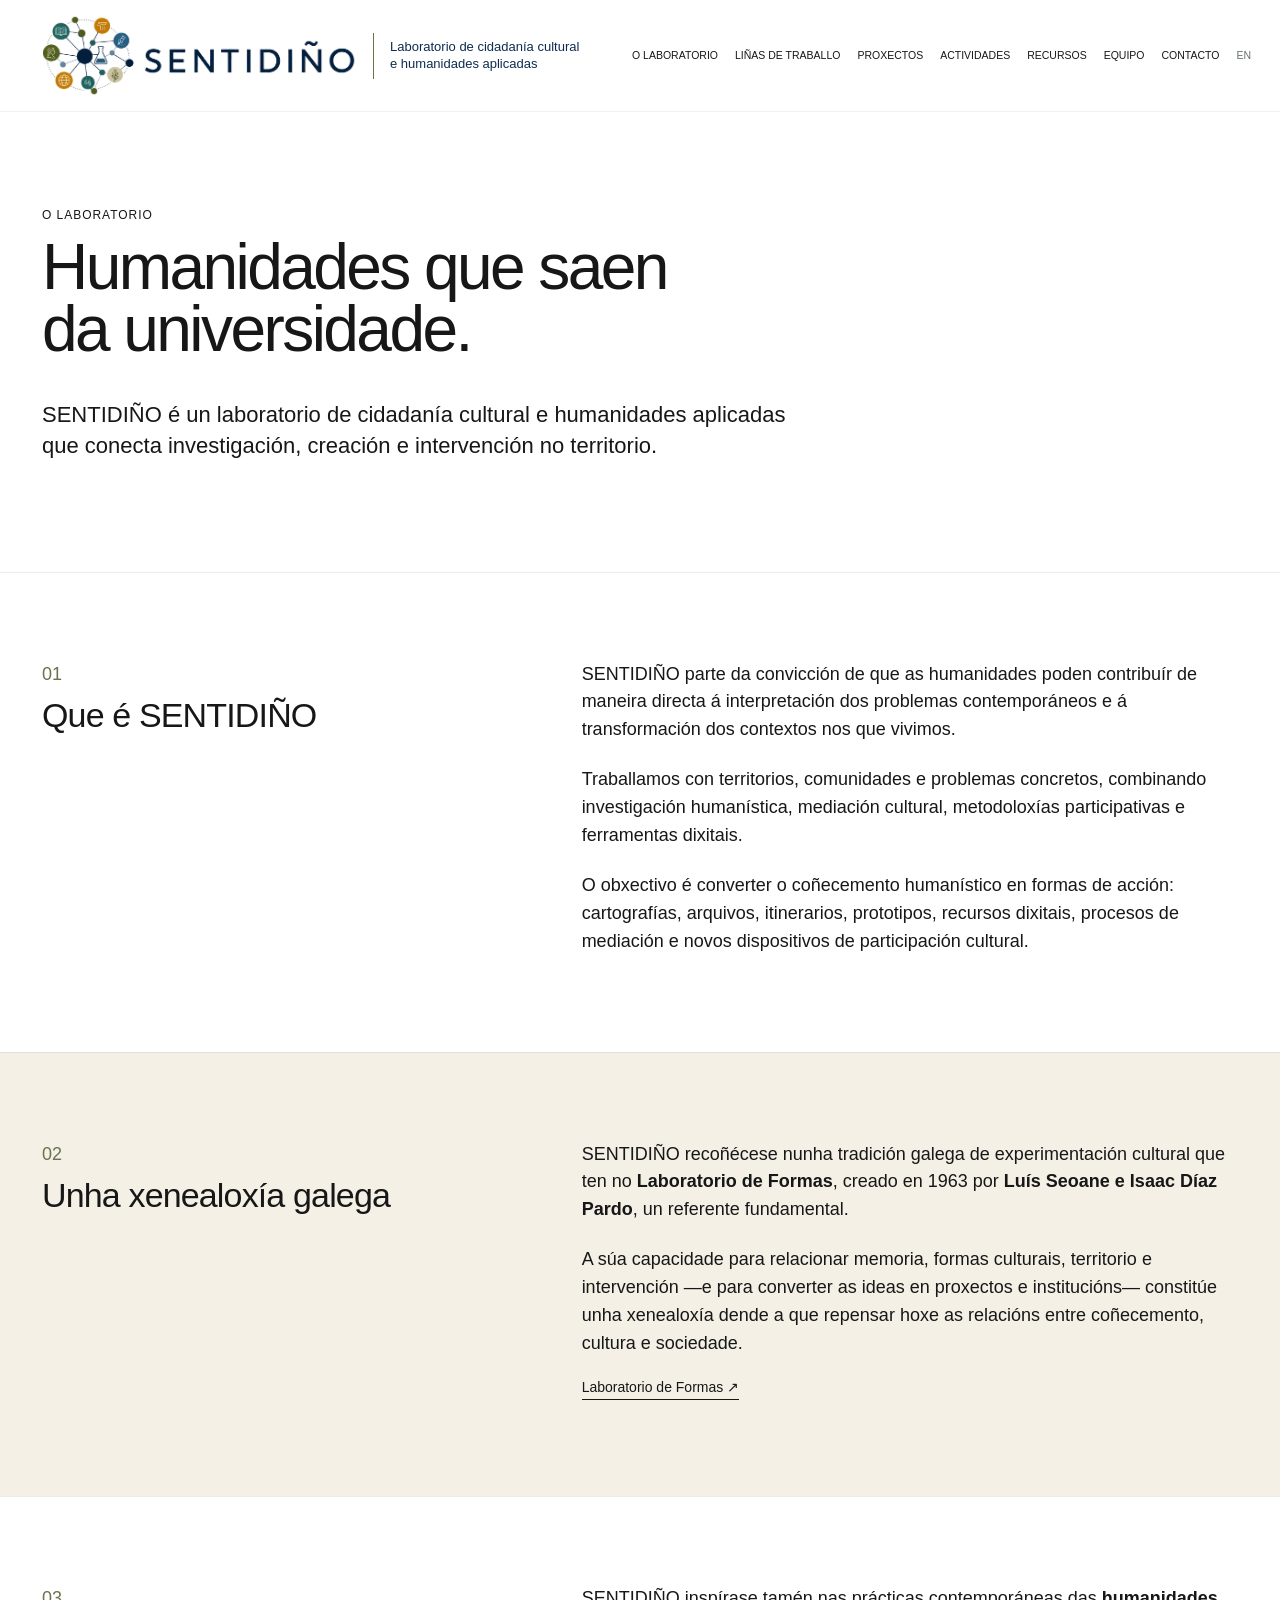
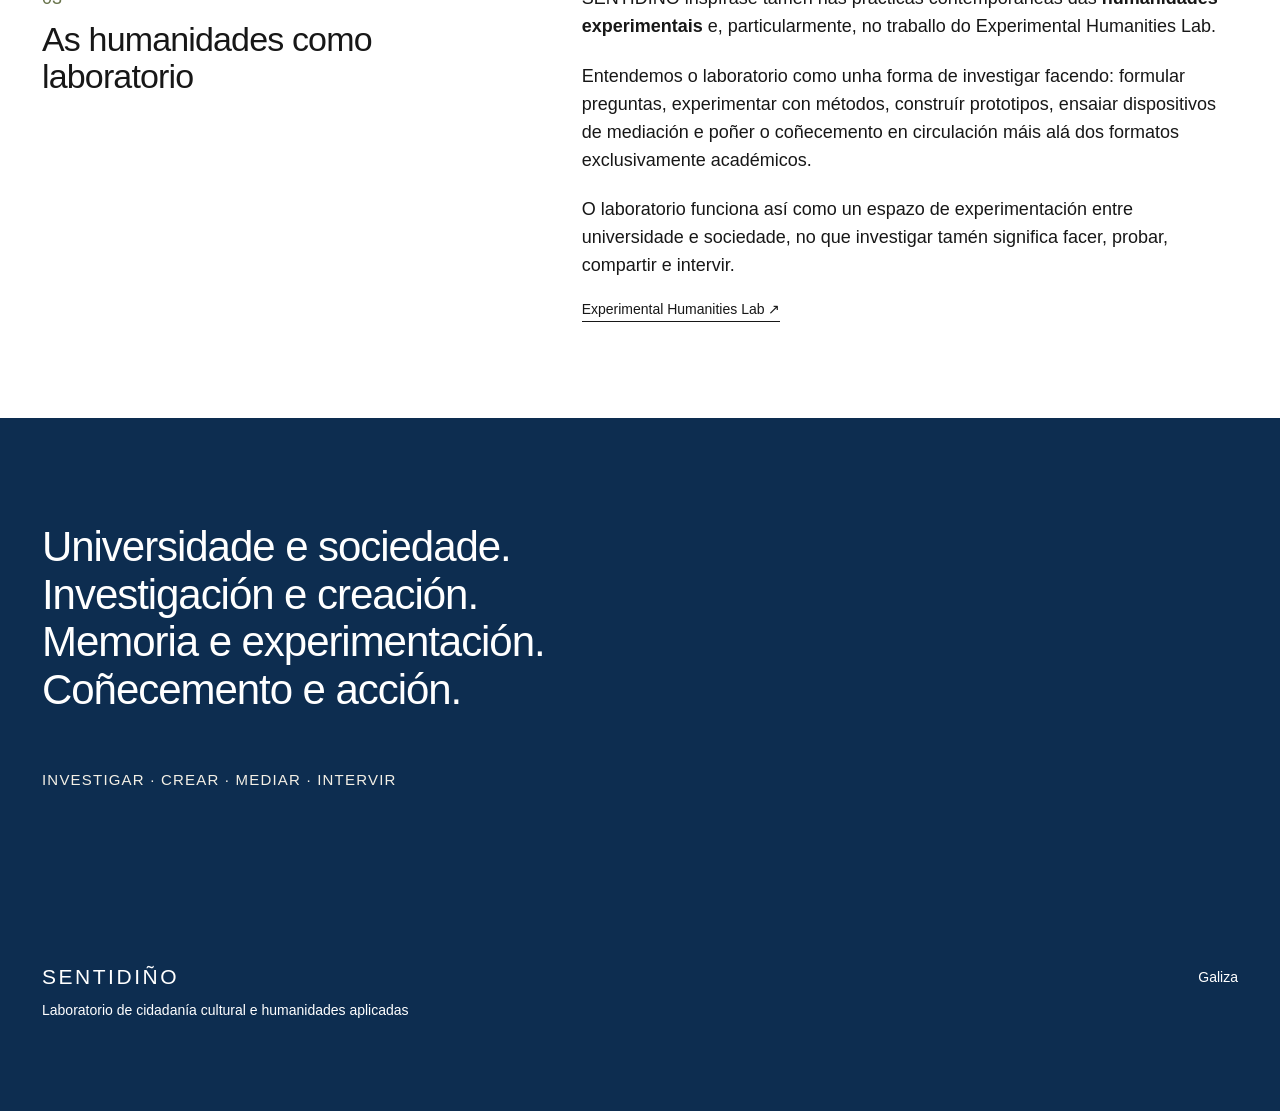
==== commit ded4e25a: "Update index.html" ====
--- a/index.html
+++ b/index.html
@@ -31,10 +31,6 @@
 
 <body>
 
-  <!-- =====================================================
-       CABECEIRA
-       ===================================================== -->
-
   <header class="site-header">
 
     <div class="header-inner">
@@ -47,7 +43,7 @@
 
         <img
           class="brand-logo"
-          src="../assets/images/Logo_SENTIDINO_marca_tight.png"
+          src="../assets/images/Logo_SENTIDINO_marca_final.png"
           alt="SENTIDIÑO"
         >
 
@@ -62,7 +58,6 @@
         </span>
 
       </a>
-
 
       <nav
         class="main-nav"
@@ -112,16 +107,10 @@
   </header>
 
 
-  <!-- =====================================================
-       CONTIDO
-       ===================================================== -->
-
   <main class="lab-page">
 
 
-    <!-- ===================================================
-         INTRODUCIÓN
-         =================================================== -->
+    <!-- INTRODUCIÓN -->
 
     <section class="lab-page-intro">
 
@@ -143,9 +132,7 @@
     </section>
 
 
-    <!-- ===================================================
-         01 — QUE É SENTIDIÑO
-         =================================================== -->
+    <!-- 01 — QUE É SENTIDIÑO -->
 
     <section class="lab-text-section">
 
@@ -161,7 +148,6 @@
 
       </div>
 
-
       <div class="lab-text-content">
 
         <p>
@@ -187,9 +173,7 @@
     </section>
 
 
-    <!-- ===================================================
-         02 — UNHA XENEALOXÍA GALEGA
-         =================================================== -->
+    <!-- 02 — UNHA XENEALOXÍA GALEGA -->
 
     <section class="lab-text-section lab-text-tinted">
 
@@ -204,7 +188,6 @@
         </h2>
 
       </div>
-
 
       <div class="lab-text-content">
 
@@ -236,9 +219,7 @@
     </section>
 
 
-    <!-- ===================================================
-         03 — AS HUMANIDADES COMO LABORATORIO
-         =================================================== -->
+    <!-- 03 — AS HUMANIDADES COMO LABORATORIO -->
 
     <section class="lab-text-section">
 
@@ -253,7 +234,6 @@
         </h2>
 
       </div>
-
 
       <div class="lab-text-content">
 
@@ -290,9 +270,7 @@
     </section>
 
 
-    <!-- ===================================================
-         PECHE / MANIFESTO
-         =================================================== -->
+    <!-- PECHE -->
 
     <section class="lab-manifesto">
 
@@ -312,10 +290,6 @@
   </main>
 
 
-  <!-- =====================================================
-       PÉ
-       ===================================================== -->
-
   <footer class="site-footer">
 
     <div>
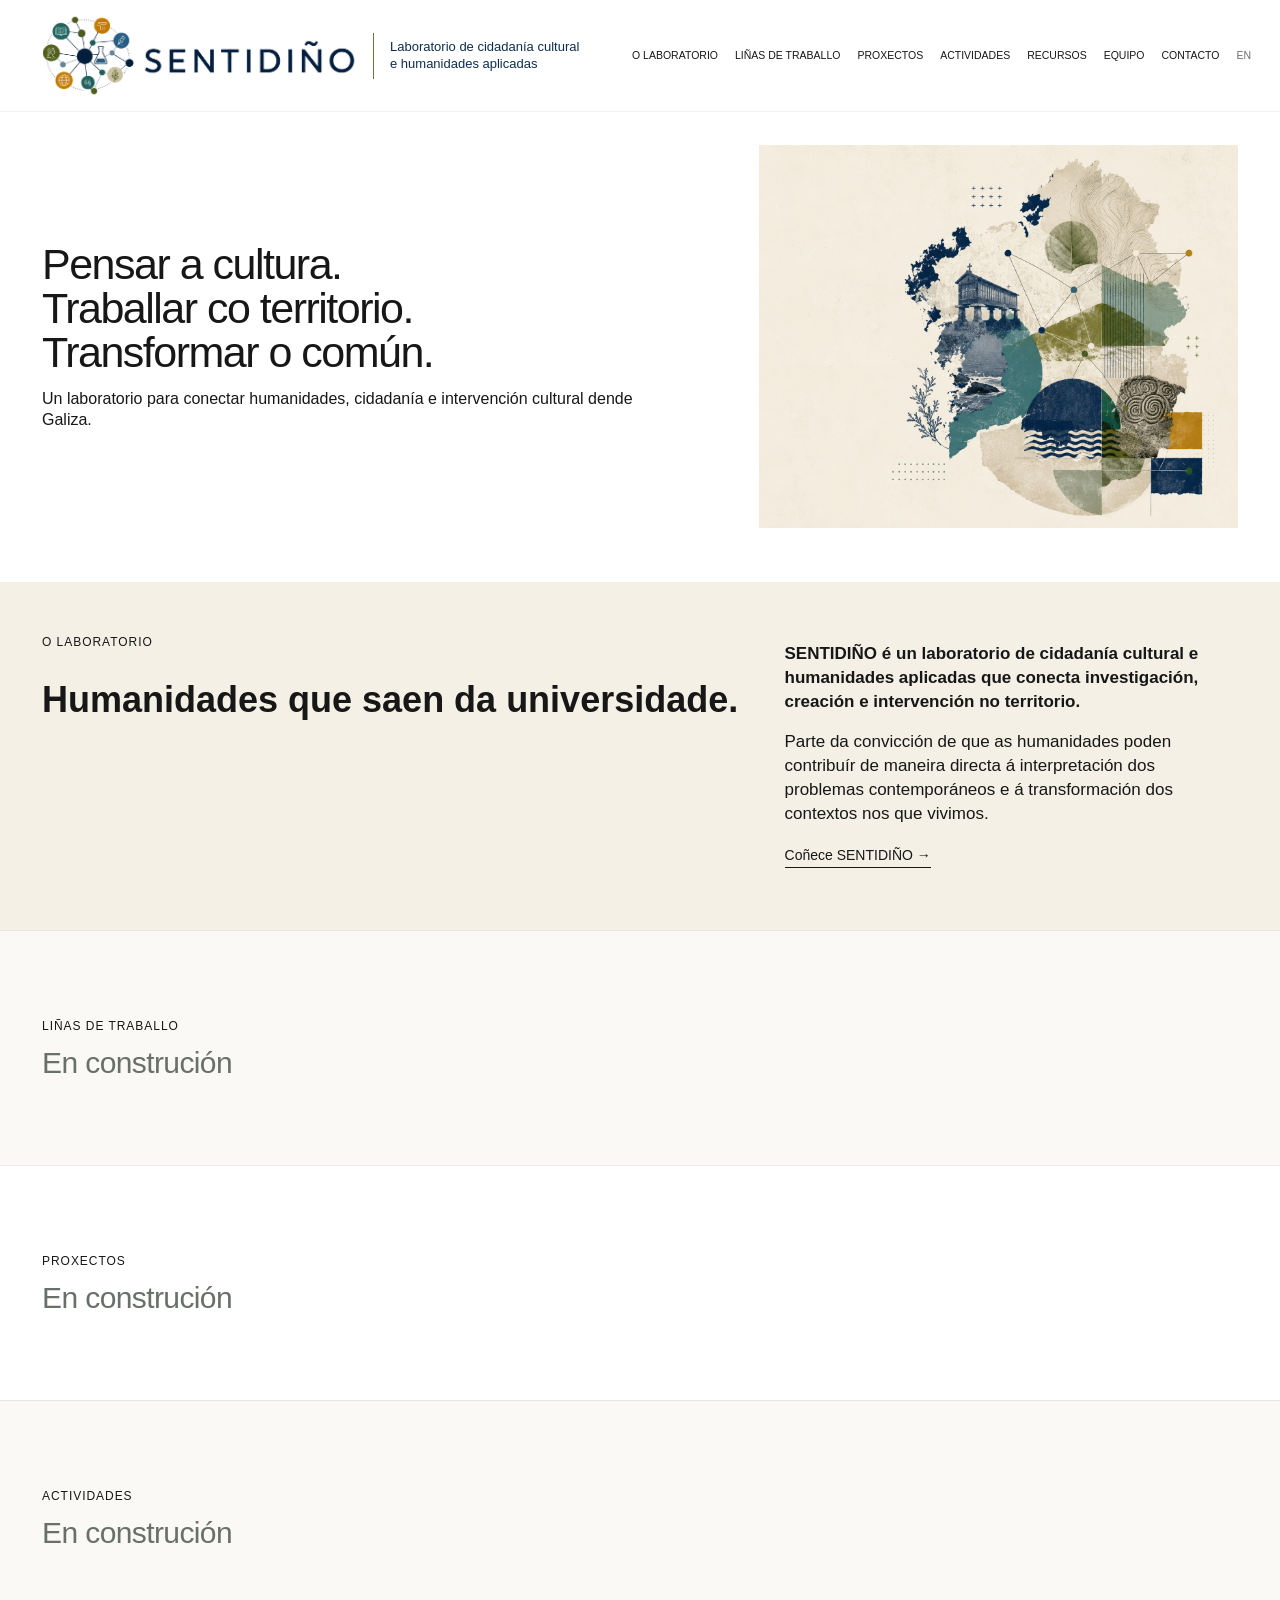
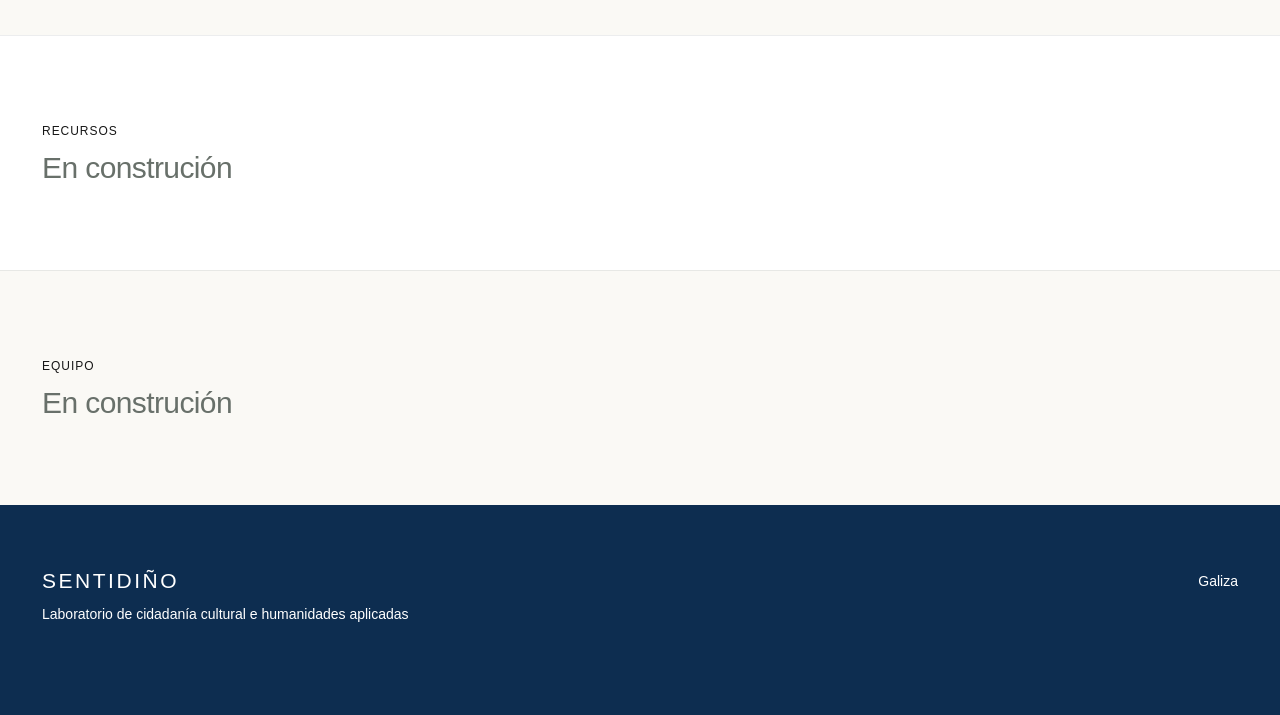
==== commit 97145227: "Update index.html" ====
--- a/index.html
+++ b/index.html
@@ -5,31 +5,42 @@
   <meta charset="UTF-8">
   <meta name="viewport" content="width=device-width, initial-scale=1.0">
 
-  <title>O Laboratorio | SENTIDIÑO</title>
+  <title>SENTIDIÑO | Laboratorio de cidadanía cultural e humanidades aplicadas</title>
 
   <meta
     name="description"
-    content="Coñece SENTIDIÑO, Laboratorio de cidadanía cultural e humanidades aplicadas."
-  >
-
-  <link rel="canonical" href="https://sentidinholab.github.io/laboratorio/">
+    content="SENTIDIÑO é un laboratorio de cidadanía cultural e humanidades aplicadas que conecta investigación, creación e intervención no territorio."
+  >
+
+  <link
+    rel="canonical"
+    href="https://sentidinholab.github.io/"
+  >
 
   <link
     rel="alternate"
     hreflang="gl"
-    href="https://sentidinholab.github.io/laboratorio/"
+    href="https://sentidinholab.github.io/"
   >
 
   <link
     rel="alternate"
     hreflang="en"
-    href="https://sentidinholab.github.io/en/lab/"
-  >
-
-  <link rel="stylesheet" href="../styles.css">
+    href="https://sentidinholab.github.io/en/"
+  >
+
+  <link
+    rel="stylesheet"
+    href="styles.css"
+  >
 </head>
 
+
 <body>
+
+  <!-- =====================================================
+       HEADER
+       ===================================================== -->
 
   <header class="site-header">
 
@@ -37,13 +48,13 @@
 
       <a
         class="brand"
-        href="../"
+        href="./"
         aria-label="SENTIDIÑO — Inicio"
       >
 
         <img
           class="brand-logo"
-          src="../assets/images/Logo_SENTIDINO_marca_final.png"
+          src="assets/images/Logo_SENTIDINO_marca_final.png"
           alt="SENTIDIÑO"
         >
 
@@ -59,41 +70,42 @@
 
       </a>
 
+
       <nav
         class="main-nav"
         aria-label="Navegación principal"
       >
 
-        <a href="../#laboratorio">
+        <a href="laboratorio/">
           O LABORATORIO
         </a>
 
-        <a href="../#linas">
+        <a href="#linas">
           LIÑAS DE TRABALLO
         </a>
 
-        <a href="../#proxectos">
+        <a href="#proxectos">
           PROXECTOS
         </a>
 
-        <a href="../#actividades">
+        <a href="#actividades">
           ACTIVIDADES
         </a>
 
-        <a href="../#recursos">
+        <a href="#recursos">
           RECURSOS
         </a>
 
-        <a href="../#equipo">
+        <a href="#equipo">
           EQUIPO
         </a>
 
-        <a href="../#contacto">
+        <a href="#contacto">
           CONTACTO
         </a>
 
         <a
-          href="../en/lab/"
+          href="en/"
           class="language"
           aria-label="English version"
         >
@@ -107,111 +119,101 @@
   </header>
 
 
-  <main class="lab-page">
-
-
-    <!-- INTRODUCIÓN -->
-
-    <section class="lab-page-intro">
-
-      <p class="eyebrow">
-        O LABORATORIO
-      </p>
-
-      <h1>
-        Humanidades que saen<br>
-        da universidade.
-      </h1>
-
-      <p class="lab-lead">
-        SENTIDIÑO é un laboratorio de cidadanía cultural e humanidades
-        aplicadas que conecta investigación, creación e intervención
-        no territorio.
-      </p>
-
-    </section>
-
-
-    <!-- 01 — QUE É SENTIDIÑO -->
-
-    <section class="lab-text-section">
-
-      <div class="lab-text-label">
-
-        <span>
-          01
-        </span>
+  <!-- =====================================================
+       MAIN
+       ===================================================== -->
+
+  <main>
+
+
+    <!-- ===================================================
+         HERO
+         =================================================== -->
+
+    <section class="hero">
+
+      <div class="hero-text">
+
+        <h1>
+
+          <span class="hero-line">
+            Pensar a cultura.
+          </span>
+
+          <span class="hero-line">
+            Traballar co territorio.
+          </span>
+
+          <span class="hero-line">
+            Transformar o común.
+          </span>
+
+        </h1>
+
+        <p>
+          Un laboratorio para conectar humanidades, cidadanía e intervención
+          cultural dende Galiza.
+        </p>
+
+      </div>
+
+
+      <div class="hero-visual">
+
+        <img
+          class="hero-image"
+          src="assets/images/hero-galicia.png"
+          alt="Composición visual de Galiza vinculada á cultura, ao territorio e ao patrimonio"
+        >
+
+      </div>
+
+    </section>
+
+
+    <!-- ===================================================
+         O LABORATORIO
+         =================================================== -->
+
+    <section
+      class="laboratory-section"
+      id="laboratorio"
+    >
+
+      <div class="section-heading">
+
+        <p class="eyebrow">
+          O LABORATORIO
+        </p>
 
         <h2>
-          Que é SENTIDIÑO
+          Humanidades que saen da universidade.
         </h2>
 
       </div>
 
-      <div class="lab-text-content">
+
+      <div class="section-content">
 
         <p>
-          SENTIDIÑO parte da convicción de que as humanidades poden contribuír
-          de maneira directa á interpretación dos problemas contemporáneos e
-          á transformación dos contextos nos que vivimos.
+          <strong>
+            SENTIDIÑO é un laboratorio de cidadanía cultural e humanidades
+            aplicadas que conecta investigación, creación e intervención
+            no territorio.
+          </strong>
         </p>
 
         <p>
-          Traballamos con territorios, comunidades e problemas concretos,
-          combinando investigación humanística, mediación cultural,
-          metodoloxías participativas e ferramentas dixitais.
-        </p>
-
-        <p>
-          O obxectivo é converter o coñecemento humanístico en formas de acción:
-          cartografías, arquivos, itinerarios, prototipos, recursos dixitais,
-          procesos de mediación e novos dispositivos de participación cultural.
-        </p>
-
-      </div>
-
-    </section>
-
-
-    <!-- 02 — UNHA XENEALOXÍA GALEGA -->
-
-    <section class="lab-text-section lab-text-tinted">
-
-      <div class="lab-text-label">
-
-        <span>
-          02
-        </span>
-
-        <h2>
-          Unha xenealoxía galega
-        </h2>
-
-      </div>
-
-      <div class="lab-text-content">
-
-        <p>
-          SENTIDIÑO recoñécese nunha tradición galega de experimentación
-          cultural que ten no <strong>Laboratorio de Formas</strong>,
-          creado en 1963 por <strong>Luís Seoane e Isaac Díaz Pardo</strong>,
-          un referente fundamental.
-        </p>
-
-        <p>
-          A súa capacidade para relacionar memoria, formas culturais,
-          territorio e intervención —e para converter as ideas en proxectos
-          e institucións— constitúe unha xenealoxía dende a que repensar
-          hoxe as relacións entre coñecemento, cultura e sociedade.
+          Parte da convicción de que as humanidades poden contribuír de maneira
+          directa á interpretación dos problemas contemporáneos e á
+          transformación dos contextos nos que vivimos.
         </p>
 
         <a
           class="text-link"
-          href="https://www.isaacdiazpardo.gal/gl/laboratorio-de-formas"
-          target="_blank"
-          rel="noopener noreferrer"
+          href="laboratorio/"
         >
-          Laboratorio de Formas ↗
+          Coñece SENTIDIÑO →
         </a>
 
       </div>
@@ -219,78 +221,116 @@
     </section>
 
 
-    <!-- 03 — AS HUMANIDADES COMO LABORATORIO -->
-
-    <section class="lab-text-section">
-
-      <div class="lab-text-label">
-
-        <span>
-          03
-        </span>
-
-        <h2>
-          As humanidades como laboratorio
-        </h2>
-
-      </div>
-
-      <div class="lab-text-content">
-
-        <p>
-          SENTIDIÑO inspírase tamén nas prácticas contemporáneas das
-          <strong>humanidades experimentais</strong> e, particularmente,
-          no traballo do Experimental Humanities Lab.
-        </p>
-
-        <p>
-          Entendemos o laboratorio como unha forma de investigar facendo:
-          formular preguntas, experimentar con métodos, construír prototipos,
-          ensaiar dispositivos de mediación e poñer o coñecemento en circulación
-          máis alá dos formatos exclusivamente académicos.
-        </p>
-
-        <p>
-          O laboratorio funciona así como un espazo de experimentación entre
-          universidade e sociedade, no que investigar tamén significa facer,
-          probar, compartir e intervir.
-        </p>
-
-        <a
-          class="text-link"
-          href="https://experimentalhumanities.com/"
-          target="_blank"
-          rel="noopener noreferrer"
-        >
-          Experimental Humanities Lab ↗
-        </a>
-
-      </div>
-
-    </section>
-
-
-    <!-- PECHE -->
-
-    <section class="lab-manifesto">
-
-      <p>
-        Universidade e sociedade.<br>
-        Investigación e creación.<br>
-        Memoria e experimentación.<br>
-        Coñecemento e acción.
-      </p>
-
-      <strong>
-        Investigar · Crear · Mediar · Intervir
-      </strong>
+    <!-- ===================================================
+         LIÑAS DE TRABALLO
+         =================================================== -->
+
+    <section
+      class="placeholder-section"
+      id="linas"
+    >
+
+      <p class="eyebrow">
+        LIÑAS DE TRABALLO
+      </p>
+
+      <h2 class="construction-title">
+        En construción
+      </h2>
+
+    </section>
+
+
+    <!-- ===================================================
+         PROXECTOS
+         =================================================== -->
+
+    <section
+      class="placeholder-section"
+      id="proxectos"
+    >
+
+      <p class="eyebrow">
+        PROXECTOS
+      </p>
+
+      <h2 class="construction-title">
+        En construción
+      </h2>
+
+    </section>
+
+
+    <!-- ===================================================
+         ACTIVIDADES
+         =================================================== -->
+
+    <section
+      class="placeholder-section"
+      id="actividades"
+    >
+
+      <p class="eyebrow">
+        ACTIVIDADES
+      </p>
+
+      <h2 class="construction-title">
+        En construción
+      </h2>
+
+    </section>
+
+
+    <!-- ===================================================
+         RECURSOS
+         =================================================== -->
+
+    <section
+      class="placeholder-section"
+      id="recursos"
+    >
+
+      <p class="eyebrow">
+        RECURSOS
+      </p>
+
+      <h2 class="construction-title">
+        En construción
+      </h2>
+
+    </section>
+
+
+    <!-- ===================================================
+         EQUIPO
+         =================================================== -->
+
+    <section
+      class="placeholder-section"
+      id="equipo"
+    >
+
+      <p class="eyebrow">
+        EQUIPO
+      </p>
+
+      <h2 class="construction-title">
+        En construción
+      </h2>
 
     </section>
 
   </main>
 
 
-  <footer class="site-footer">
+  <!-- =====================================================
+       FOOTER / CONTACTO
+       ===================================================== -->
+
+  <footer
+    class="site-footer"
+    id="contacto"
+  >
 
     <div>
 
@@ -304,6 +344,7 @@
 
     </div>
 
+
     <div>
 
       <p>
